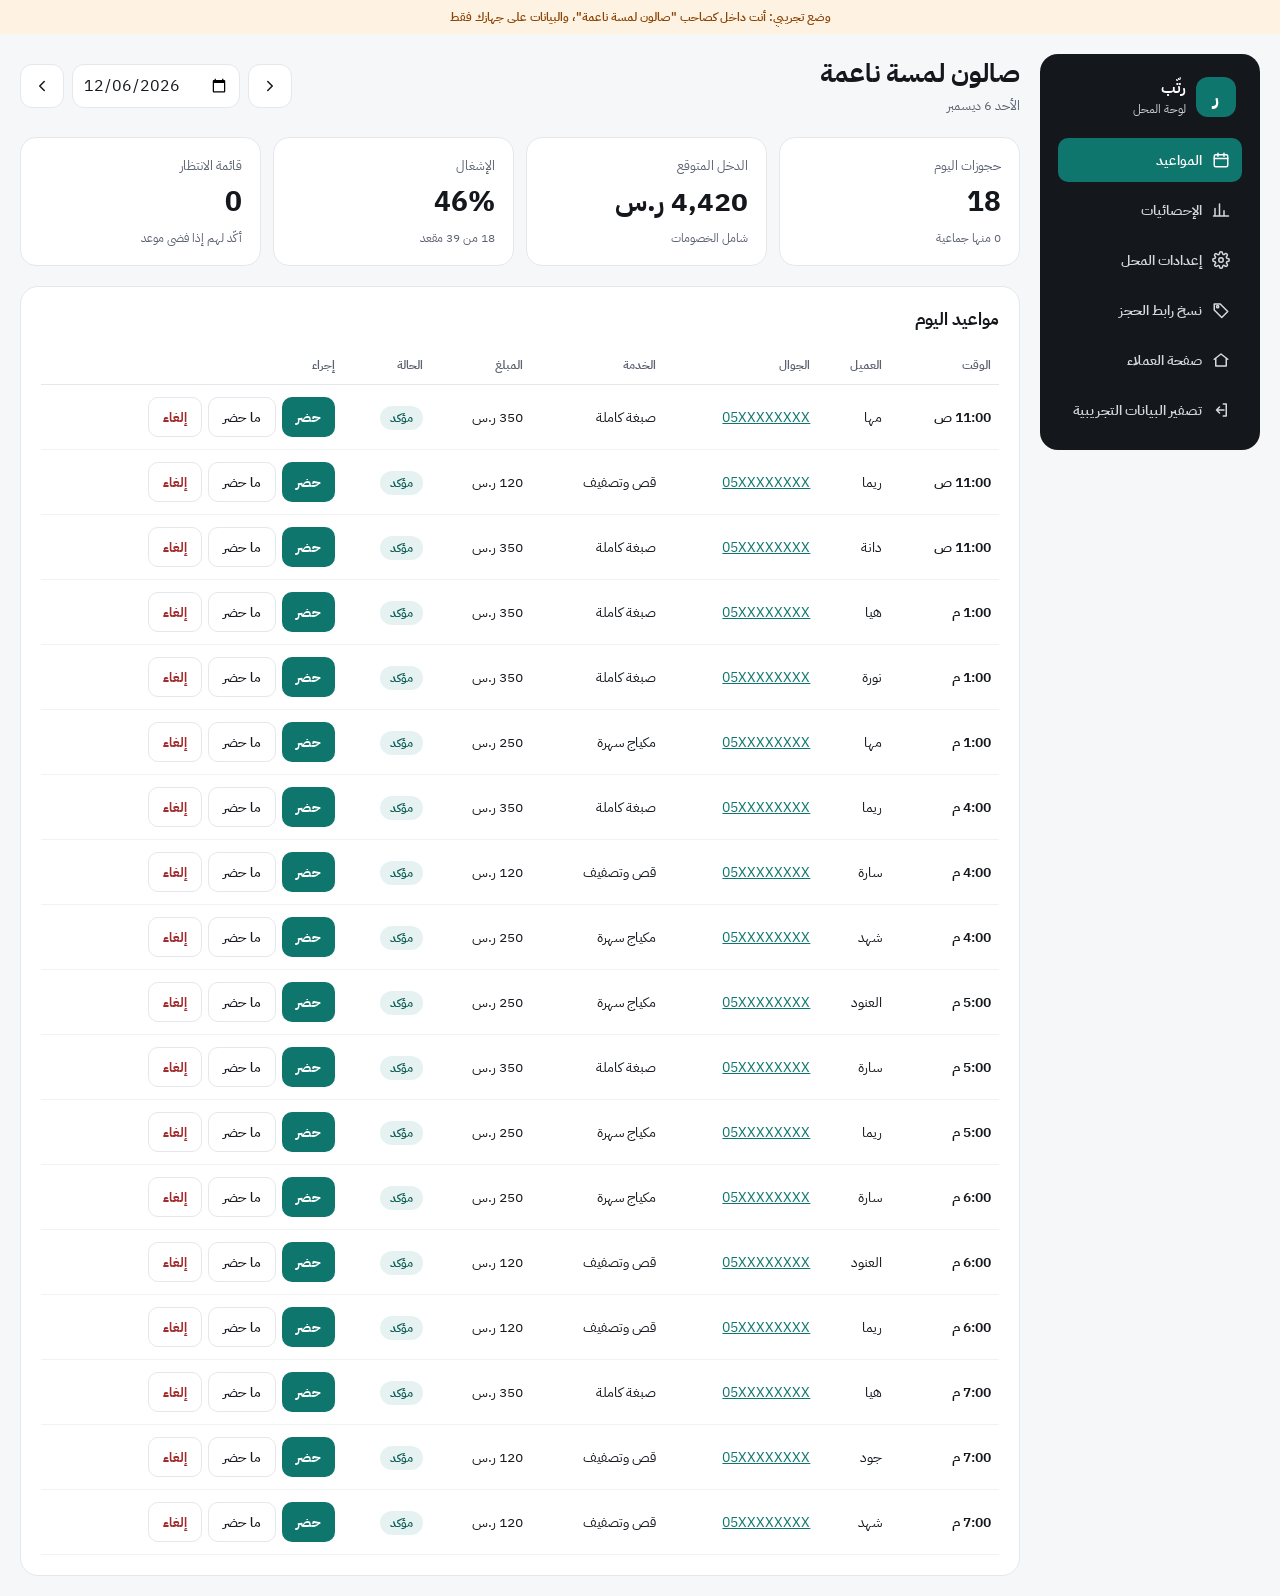
==== business.html @ 691b7b55 "رتّب: النسخة الأولى من منصة الحجز - صفحة العملاء: تصفح، بحث، فئات، حجز، حجز جماعي، خدمة منزلية، خصم " ====
<!doctype html>
<html lang="ar" dir="rtl">
<head>
  <meta charset="utf-8">
  <meta name="viewport" content="width=device-width, initial-scale=1, viewport-fit=cover">
  <meta name="theme-color" content="#14171C">
  <title>رتّب — لوحة المحل</title>
  <link rel="icon" href="icons/icon.svg" type="image/svg+xml">
  <link rel="preconnect" href="https://fonts.googleapis.com">
  <link rel="preconnect" href="https://fonts.gstatic.com" crossorigin>
  <link href="https://fonts.googleapis.com/css2?family=IBM+Plex+Sans+Arabic:wght@400;500;600;700&display=swap" rel="stylesheet">
  <link rel="stylesheet" href="css/style.css">
</head>
<body>
  <div id="demo" class="demo-strip" hidden>وضع تجريبي: أنت داخل كصاحب "صالون لمسة ناعمة"، والبيانات على جهازك فقط</div>
  <div id="app"><div class="loading">جاري التحميل…</div></div>
  <script type="module" src="js/business.js"></script>
</body>
</html>
---- css/style.css ----
:root {
  --ink: #14171C;
  --muted: #5B6270;
  --line: #E4E7EC;
  --bg: #F6F7F9;
  --card: #FFFFFF;
  --accent: #0F766E;
  --accent-soft: #E6F2F1;
  --accent-ink: #0F5F58;
  --offer: #B45309;
  --offer-soft: #FEF3E2;
  --offer-ink: #8A4205;
  --danger: #A12B2B;
  --radius: 16px;
}
* { box-sizing: border-box; }
html, body { margin: 0; }
body {
  background: var(--bg);
  color: var(--ink);
  font-family: 'IBM Plex Sans Arabic', system-ui, -apple-system, 'Segoe UI', Tahoma, sans-serif;
  -webkit-font-smoothing: antialiased;
  -webkit-tap-highlight-color: transparent;
}
button, input, select { font: inherit; color: inherit; }
button { cursor: pointer; }
button:disabled { cursor: not-allowed; }
a { color: var(--accent); }
:focus-visible { outline: 3px solid #2563EB; outline-offset: 2px; }

/* ---------- تطبيق العميل ---------- */
.shell {
  max-width: 480px; margin: 0 auto; min-height: 100dvh;
  display: flex; flex-direction: column; background: var(--bg);
  box-shadow: 0 0 0 1px var(--line);
}
.screen { flex: 1; display: flex; flex-direction: column; gap: 20px; padding: 20px 16px 96px; }
.screen.shop-screen { padding-bottom: 200px; }
.demo-strip {
  background: var(--offer-soft); color: var(--offer-ink); font-size: 12px; font-weight: 600;
  padding: 8px 16px; text-align: center;
}
.hello { display: flex; justify-content: space-between; align-items: center; gap: 12px; }
.hello small { display: block; font-size: 13px; color: var(--muted); }
.hello h1 { margin: 2px 0 0; font-size: 22px; }
.pill-btn {
  display: inline-flex; align-items: center; gap: 6px; min-height: 44px; padding: 0 14px;
  border-radius: 999px; background: var(--card); border: 1px solid var(--line); font-size: 13px; font-weight: 600;
}
.pill-btn svg { color: var(--offer); }
.search {
  display: flex; align-items: center; gap: 8px; background: var(--card); border: 1px solid var(--line);
  border-radius: 14px; padding: 0 14px; height: 50px; color: var(--muted);
}
.search input { flex: 1; min-width: 0; border: 0; outline: none; background: transparent; font-size: 15px; color: var(--ink); height: 100%; }
.chips { display: flex; gap: 8px; overflow-x: auto; margin: 0 -16px; padding: 0 16px 2px; scrollbar-width: none; }
.chips::-webkit-scrollbar { display: none; }
.chip {
  flex: none; min-height: 40px; padding: 0 16px; border-radius: 999px; border: 1px solid var(--line);
  background: var(--card); font-size: 14px; font-weight: 600;
}
.chip.on { background: var(--ink); color: #fff; border-color: var(--ink); }
.promo {
  display: flex; align-items: center; gap: 12px; text-align: right; padding: 18px 16px; border-radius: 18px;
  border: 0; background: var(--ink); color: #fff; width: 100%;
}
.promo .k { font-size: 12px; color: #FCD9A8; font-weight: 600; }
.promo .t { font-size: 17px; font-weight: 700; display: block; margin: 2px 0; }
.promo .s { font-size: 13px; color: #C9CDD4; }
.promo svg { color: #F59E0B; flex: none; }
.row-head { display: flex; justify-content: space-between; align-items: baseline; }
.row-head h2 { margin: 0; font-size: 17px; }
.row-head span { font-size: 13px; color: var(--muted); }
.list { display: flex; flex-direction: column; gap: 10px; }
.shop-card {
  display: flex; gap: 12px; align-items: stretch; text-align: right; padding: 12px; border-radius: var(--radius);
  border: 1px solid var(--line); background: var(--card); width: 100%;
}
.avatar {
  flex: none; width: 78px; height: 78px; border-radius: 12px; display: flex; align-items: center; justify-content: center;
  font-size: 30px; font-weight: 700;
}
.avatar.sm { width: 52px; height: 52px; font-size: 22px; }
.avatar.lg { width: 84px; height: 84px; border-radius: 18px; font-size: 36px; }
.shop-card .body { flex: 1; min-width: 0; display: flex; flex-direction: column; gap: 4px; }
.shop-card .name { font-size: 16px; font-weight: 700; }
.meta { font-size: 13px; color: var(--muted); }
.tags { display: flex; gap: 6px; flex-wrap: wrap; align-items: center; margin-top: auto; }
.from { font-size: 13px; font-weight: 600; color: var(--accent); }
.tag { font-size: 11px; font-weight: 600; padding: 2px 8px; border-radius: 999px; }
.tag.offer { background: var(--offer-soft); color: var(--offer-ink); }
.tag.home { background: var(--accent-soft); color: var(--accent-ink); }
.tag.new { background: #EEF2FF; color: #3730A3; }
.empty {
  padding: 32px 16px; text-align: center; color: var(--muted); font-size: 14px; background: var(--card);
  border: 1px dashed #D0D5DD; border-radius: var(--radius);
}
.card { background: var(--card); border: 1px solid var(--line); border-radius: var(--radius); padding: 16px; display: flex; flex-direction: column; gap: 12px; }
.title { margin: 0; font-size: 22px; }
.sub { margin: 0; font-size: 14px; color: var(--muted); }
.btn {
  min-height: 48px; padding: 0 18px; border-radius: 14px; border: 0; background: var(--accent); color: #fff;
  font-size: 15px; font-weight: 700; display: inline-flex; align-items: center; justify-content: center; gap: 8px;
}
.btn.dark { background: var(--ink); }
.btn.warn { background: var(--offer); }
.btn.ghost { background: var(--card); color: var(--ink); border: 1px solid var(--line); font-weight: 600; }
.btn.small { min-height: 40px; font-size: 13px; padding: 0 14px; border-radius: 10px; }
.btn.danger-text { background: var(--card); color: var(--danger); border: 1px solid var(--line); }
.btn:disabled { background: var(--line); color: var(--muted); }
.btn.block { width: 100%; }

.points {
  background: var(--accent); color: #fff; border-radius: 18px; padding: 18px; display: flex; flex-direction: column; gap: 6px;
}
.points small { font-size: 13px; color: #D7F0EC; }
.points b { font-size: 30px; }

.topbar {
  position: sticky; top: 0; z-index: 5; display: flex; align-items: center; gap: 8px; padding: 10px 12px;
  background: var(--card); border-bottom: 1px solid var(--line);
}
.icon-btn {
  width: 44px; height: 44px; border-radius: 12px; border: 0; background: var(--bg); display: flex; align-items: center; justify-content: center;
}
.topbar b { font-size: 16px; }
.shop-head { display: flex; gap: 14px; align-items: center; }
.shop-head h1 { margin: 0; font-size: 19px; }
.shop-head .meta { display: flex; align-items: center; gap: 4px; margin-top: 4px; }
.section { display: flex; flex-direction: column; gap: 10px; }
.section > h2 { margin: 0; font-size: 16px; display: flex; align-items: center; gap: 8px; }
.svc {
  display: flex; align-items: center; gap: 12px; padding: 14px; border-radius: 14px; border: 1.5px solid var(--line);
  background: var(--card); text-align: right; width: 100%;
}
.svc.on { border-color: var(--accent); background: var(--accent-soft); }
.svc .n { font-size: 15px; font-weight: 600; display: block; }
.svc .d { font-size: 13px; color: var(--muted); }
.svc .p { font-size: 15px; font-weight: 700; margin-inline-start: auto; }
.radio { flex: none; width: 22px; height: 22px; border-radius: 999px; border: 2px solid var(--line); display: flex; align-items: center; justify-content: center; color: #fff; }
.svc.on .radio { background: var(--accent); border-color: var(--accent); }
.toggle-row {
  display: flex; align-items: center; gap: 12px; padding: 14px; border-radius: 14px; border: 1px solid var(--line);
  background: var(--card); text-align: right; width: 100%;
}
.toggle-row .txt { flex: 1; display: flex; flex-direction: column; gap: 2px; }
.toggle-row .txt b { font-size: 15px; font-weight: 600; }
.toggle-row .txt span { font-size: 13px; color: var(--muted); }
.switch { flex: none; width: 46px; height: 28px; border-radius: 999px; background: #C9CED6; padding: 3px; display: flex; justify-content: flex-start; transition: background .15s; }
.switch::after { content: ''; width: 22px; height: 22px; border-radius: 999px; background: #fff; }
[aria-pressed="true"] .switch { background: var(--accent); justify-content: flex-end; }
.stepper-row {
  display: flex; align-items: center; justify-content: space-between; gap: 12px; padding: 12px 14px; border-radius: 14px;
  background: var(--card); border: 1px solid var(--line);
}
.stepper-row span { font-size: 13px; color: var(--muted); flex: 1; }
.stepper { display: flex; align-items: center; gap: 10px; }
.stepper button { width: 40px; height: 40px; border-radius: 12px; border: 1px solid var(--line); background: var(--bg); font-size: 20px; font-weight: 600; }
.stepper b { min-width: 22px; text-align: center; font-size: 17px; }
.days { display: flex; gap: 8px; overflow-x: auto; margin: 0 -16px; padding: 0 16px 2px; scrollbar-width: none; }
.days::-webkit-scrollbar { display: none; }
.day {
  flex: none; width: 72px; height: 64px; border-radius: 14px; border: 1px solid var(--line); background: var(--card);
  display: flex; flex-direction: column; align-items: center; justify-content: center; gap: 2px;
}
.day b { font-size: 14px; }
.day small { font-size: 12px; color: var(--muted); }
.day.on { background: var(--accent); border-color: var(--accent); color: #fff; }
.day.on small { color: #D7F0EC; }
.slots { display: grid; grid-template-columns: repeat(3, minmax(0, 1fr)); gap: 8px; }
.slot {
  height: 56px; border-radius: 12px; border: 1.5px solid var(--line); background: var(--card);
  display: flex; flex-direction: column; align-items: center; justify-content: center; gap: 1px;
}
.slot b { font-size: 14px; font-weight: 600; }
.slot small { font-size: 11px; font-weight: 600; color: var(--muted); }
.slot.full { background: #F1F2F4; color: var(--muted); }
.slot.quiet { border-color: #F5C98B; }
.slot.quiet small { color: var(--offer-ink); }
.slot.on { background: var(--accent); border-color: var(--accent); color: #fff; }
.slot.on small { color: #fff; }
.slot.full.on { background: var(--offer); border-color: var(--offer); }
.note { padding: 12px 14px; border-radius: 12px; background: var(--offer-soft); color: var(--offer-ink); font-size: 13px; font-weight: 500; }
.checkout {
  position: fixed; bottom: 0; left: 50%; transform: translateX(-50%); width: 100%; max-width: 480px; z-index: 6;
  display: flex; flex-direction: column; gap: 10px; padding: 14px 16px calc(14px + env(safe-area-inset-bottom));
  background: var(--card); border-top: 1px solid var(--line);
}
.checkout .sum { display: flex; justify-content: space-between; align-items: flex-start; gap: 12px; }
.checkout .sum b { font-size: 14px; display: block; }
.checkout .sum span { font-size: 12px; color: var(--muted); }
.checkout .total { text-align: left; flex: none; }
.checkout .total b { font-size: 18px; }
.checkout .total em { display: block; font-style: normal; font-size: 12px; font-weight: 600; color: var(--offer-ink); }
.checkout .fine { font-size: 12px; color: var(--muted); text-align: center; }
.done { align-items: center; text-align: center; padding-top: 48px; }
.done-badge { width: 84px; height: 84px; border-radius: 999px; display: flex; align-items: center; justify-content: center; background: var(--accent-soft); color: var(--accent); }
.done-badge.wait { background: var(--offer-soft); color: var(--offer); }
.kv { display: flex; justify-content: space-between; gap: 8px; font-size: 14px; }
.kv span { color: var(--muted); }
.kv b { font-weight: 600; }
.earned { width: 100%; display: flex; align-items: center; gap: 10px; padding: 14px 16px; border-radius: 14px; background: var(--offer-soft); color: var(--offer-ink); font-size: 14px; font-weight: 600; }
.bk-head { display: flex; justify-content: space-between; align-items: center; gap: 8px; }
.status { font-size: 12px; font-weight: 600; padding: 3px 10px; border-radius: 999px; white-space: nowrap; }
.st-confirmed { background: var(--accent-soft); color: var(--accent-ink); }
.st-wait { background: var(--offer-soft); color: var(--offer-ink); }
.st-done { background: #F1F2F4; color: #4B5260; }
.st-cancelled, .st-noshow { background: #FDECEC; color: var(--danger); }
.nav {
  position: fixed; bottom: 0; left: 50%; transform: translateX(-50%); width: 100%; max-width: 480px; z-index: 6;
  display: flex; background: var(--card); border-top: 1px solid var(--line); padding-bottom: env(safe-area-inset-bottom);
}
.nav button {
  flex: 1; height: 68px; border: 0; background: transparent; display: flex; flex-direction: column; align-items: center;
  justify-content: center; gap: 4px; color: var(--muted); font-size: 12px; font-weight: 600;
}
.nav button.on { color: var(--accent); }

dialog { border: 0; border-radius: 20px; padding: 0; width: min(420px, calc(100% - 32px)); }
dialog::backdrop { background: rgba(20, 23, 28, .45); }
.form { display: flex; flex-direction: column; gap: 14px; padding: 20px; }
.form h2 { margin: 0; font-size: 19px; }
.field { display: flex; flex-direction: column; gap: 6px; font-size: 13px; font-weight: 600; }
.field input, .field select {
  height: 48px; border-radius: 12px; border: 1px solid #D0D5DD; background: #fff; padding: 0 12px; font-size: 15px; font-weight: 400;
}
.field .hint { font-weight: 400; color: var(--muted); font-size: 12px; }
.actions { display: flex; gap: 8px; }
.actions .btn { flex: 1; }

.toast {
  position: fixed; bottom: 96px; left: 50%; transform: translateX(-50%) translateY(20px); opacity: 0; pointer-events: none;
  background: var(--ink); color: #fff; padding: 12px 18px; border-radius: 12px; font-size: 14px; z-index: 50;
  transition: all .2s; max-width: calc(100% - 32px);
}
.toast.show { opacity: 1; transform: translateX(-50%) translateY(0); }
.loading { padding: 48px 16px; text-align: center; color: var(--muted); }

/* ---------- لوحة المحل ---------- */
.biz { max-width: 1320px; margin: 0 auto; padding: 20px; display: flex; flex-wrap: wrap; gap: 20px; align-items: flex-start; }
.biz-side {
  flex: 1 1 220px; display: flex; flex-direction: column; gap: 6px; padding: 18px; border-radius: 18px;
  background: var(--ink); color: #fff;
}
.brand { display: flex; align-items: center; gap: 10px; padding: 4px 6px 14px; }
.brand .logo { width: 40px; height: 40px; border-radius: 12px; background: var(--accent); display: flex; align-items: center; justify-content: center; font-size: 20px; font-weight: 700; }
.brand small { display: block; font-size: 12px; color: #C9CDD4; }
.side-btn {
  min-height: 44px; padding: 0 12px; border-radius: 10px; border: 0; background: transparent; color: #D5D9DF;
  font-size: 14px; font-weight: 600; text-align: right; display: flex; align-items: center; gap: 10px;
}
.side-btn.on { background: var(--accent); color: #fff; }
.biz-main { flex: 999 1 560px; min-width: 0; display: flex; flex-direction: column; gap: 20px; }
.biz-head { display: flex; flex-wrap: wrap; justify-content: space-between; align-items: center; gap: 12px; }
.biz-head h1 { margin: 0; font-size: 26px; }
.kpis { display: grid; grid-template-columns: repeat(auto-fit, minmax(180px, 1fr)); gap: 12px; }
.kpi { background: var(--card); border: 1px solid var(--line); border-radius: var(--radius); padding: 18px; display: flex; flex-direction: column; gap: 6px; }
.kpi span { font-size: 13px; color: var(--muted); }
.kpi b { font-size: 28px; }
.kpi small { font-size: 12px; color: var(--muted); }
.panels { display: flex; flex-wrap: wrap; gap: 20px; }
.panel { flex: 1 1 300px; min-width: 0; background: var(--card); border: 1px solid var(--line); border-radius: 18px; padding: 20px; display: flex; flex-direction: column; gap: 14px; }
.panel.wide { flex: 2 1 420px; }
.panel h2 { margin: 0; font-size: 17px; }
.table-wrap { overflow-x: auto; }
table { width: 100%; min-width: 600px; border-collapse: collapse; font-size: 14px; text-align: right; }
th { padding: 10px 8px; font-size: 12px; font-weight: 600; color: var(--muted); border-bottom: 1px solid var(--line); }
td { padding: 12px 8px; border-bottom: 1px solid #F1F2F4; vertical-align: middle; }
td .row-actions { display: flex; gap: 6px; flex-wrap: wrap; }
.bars { height: 190px; display: flex; align-items: flex-end; gap: 6px; border-bottom: 1px solid var(--line); padding-bottom: 4px; }
.bar { flex: 1; display: flex; flex-direction: column; align-items: center; justify-content: flex-end; gap: 4px; height: 100%; }
.bar i { display: block; width: 100%; max-width: 28px; border-radius: 6px 6px 2px 2px; background: var(--accent); }
.bar i.quiet { background: #E08A1E; }
.bar span { font-size: 11px; color: var(--muted); }
.bar-labels { display: flex; gap: 6px; }
.bar-labels span { flex: 1; text-align: center; font-size: 11px; color: var(--muted); }
.legend { display: flex; gap: 14px; font-size: 12px; color: var(--muted); }
.legend span { display: flex; align-items: center; gap: 6px; }
.legend i { width: 10px; height: 10px; border-radius: 3px; background: var(--accent); }
.legend i.quiet { background: #E08A1E; }
.meter { height: 8px; border-radius: 999px; background: #F1F2F4; overflow: hidden; }
.meter i { display: block; height: 8px; border-radius: 999px; background: var(--accent); }
.grid2 { display: grid; grid-template-columns: repeat(auto-fit, minmax(220px, 1fr)); gap: 14px; }
.svc-edit { display: grid; grid-template-columns: minmax(0, 2fr) minmax(0, 1fr) minmax(0, 1fr) 44px; gap: 8px; align-items: end; }
.hours-pick { display: flex; flex-wrap: wrap; gap: 6px; }
.hours-pick button { min-height: 40px; padding: 0 12px; border-radius: 10px; border: 1px solid var(--line); background: #fff; font-size: 13px; font-weight: 600; }
.hours-pick button.on { background: #E08A1E; border-color: #E08A1E; color: #fff; }
.auth { max-width: 420px; margin: 8vh auto; padding: 0 16px; }
.auth .card { padding: 24px; }
.link-btn { border: 0; background: none; color: var(--accent); font-weight: 600; padding: 8px; min-height: 44px; }
@media (max-width: 640px) {
  .biz { padding: 12px; }
  .svc-edit { grid-template-columns: minmax(0, 1fr) minmax(0, 1fr) 44px; }
  .svc-edit .svc-name { grid-column: 1 / -1; }
}
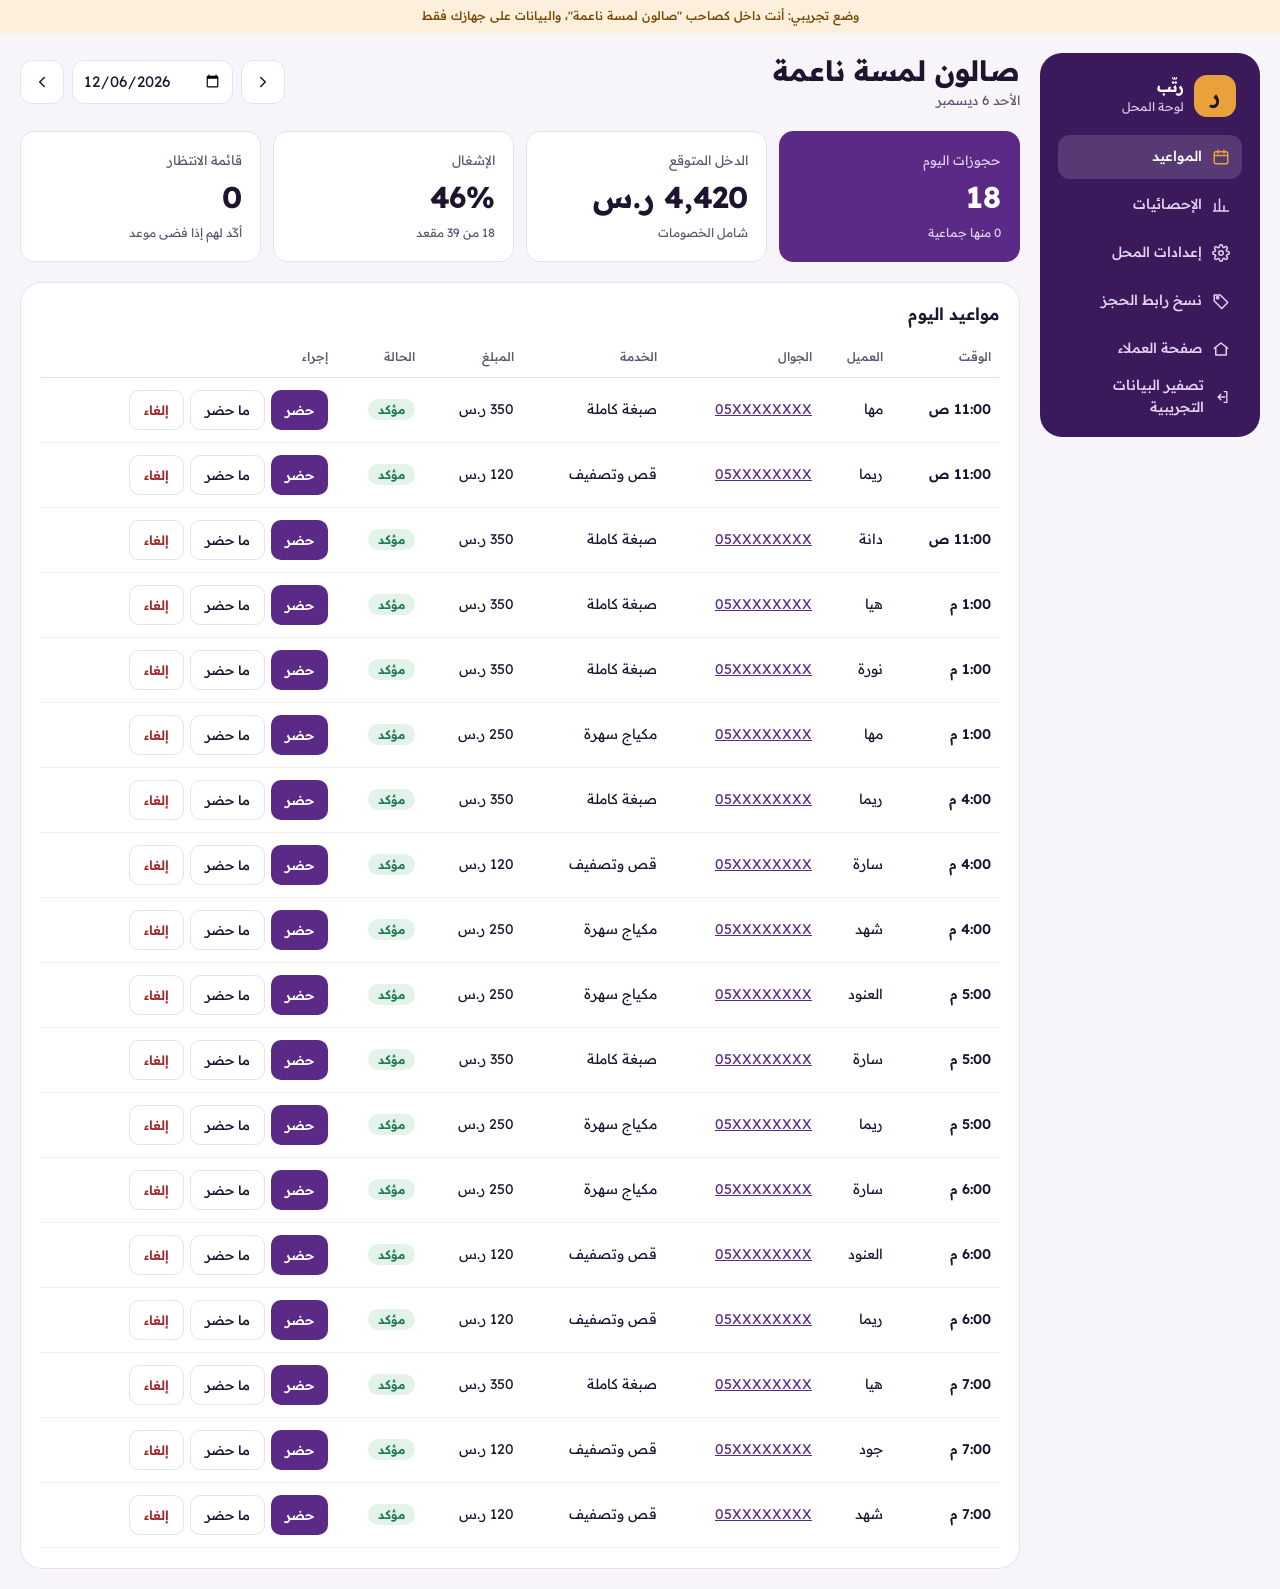
==== commit 0c3dc91e: "رتّب v2: هوية جديدة ونظام حركة تلقائي - هوية بنفسجي غامق وزعفران وخط Readex Pro - شريط أقرب المواعيد" ====
--- a/business.html
+++ b/business.html
@@ -3,12 +3,12 @@
 <head>
   <meta charset="utf-8">
   <meta name="viewport" content="width=device-width, initial-scale=1, viewport-fit=cover">
-  <meta name="theme-color" content="#14171C">
+  <meta name="theme-color" content="#3B1A5C">
   <title>رتّب — لوحة المحل</title>
   <link rel="icon" href="icons/icon.svg" type="image/svg+xml">
   <link rel="preconnect" href="https://fonts.googleapis.com">
   <link rel="preconnect" href="https://fonts.gstatic.com" crossorigin>
-  <link href="https://fonts.googleapis.com/css2?family=IBM+Plex+Sans+Arabic:wght@400;500;600;700&display=swap" rel="stylesheet">
+  <link href="https://fonts.googleapis.com/css2?family=Readex+Pro:wght@300..700&display=swap" rel="stylesheet">
   <link rel="stylesheet" href="css/style.css">
 </head>
 <body>
--- a/css/style.css
+++ b/css/style.css
@@ -1,295 +1,394 @@
+/* رتّب — الهوية: بنفسجي غامق + زعفران، خط Readex Pro، والوقت هو البطل */
 :root {
-  --ink: #14171C;
-  --muted: #5B6270;
-  --line: #E4E7EC;
-  --bg: #F6F7F9;
+  --ink: #1D1530;          /* باذنجاني غامق للنصوص */
+  --muted: #5E566D;        /* نص ثانوي */
+  --paper: #F7F4FA;        /* خلفية فاتحة مائلة للبنفسجي */
   --card: #FFFFFF;
-  --accent: #0F766E;
-  --accent-soft: #E6F2F1;
-  --accent-ink: #0F5F58;
-  --offer: #B45309;
-  --offer-soft: #FEF3E2;
-  --offer-ink: #8A4205;
+  --line: #E7E1EE;
+  --plum: #5B2A86;         /* اللون الأساسي */
+  --plum-deep: #3B1A5C;
+  --plum-soft: #EFE7F6;
+  --saffron: #E9A23B;      /* العروض والساعات الهادئة */
+  --saffron-soft: #FCF0DC;
+  --saffron-ink: #7A4A06;
+  --mint: #1F7A52;         /* مؤكد */
+  --mint-soft: #E3F3EB;
   --danger: #A12B2B;
-  --radius: 16px;
+  --r-lg: 22px; --r-md: 14px; --r-sm: 10px;
+  /* منحنيات الحركة */
+  --ease-out: cubic-bezier(.22, 1, .36, 1);
+  --ease-spring: cubic-bezier(.34, 1.56, .64, 1);
+  --t-fast: 160ms; --t-med: 320ms; --t-slow: 640ms;
 }
 * { box-sizing: border-box; }
 html, body { margin: 0; }
 body {
-  background: var(--bg);
-  color: var(--ink);
-  font-family: 'IBM Plex Sans Arabic', system-ui, -apple-system, 'Segoe UI', Tahoma, sans-serif;
-  -webkit-font-smoothing: antialiased;
-  -webkit-tap-highlight-color: transparent;
+  background: var(--paper); color: var(--ink);
+  font-family: 'Readex Pro', 'IBM Plex Sans Arabic', system-ui, -apple-system, Tahoma, sans-serif;
+  font-size: 15px; line-height: 1.55;
+  -webkit-font-smoothing: antialiased; -webkit-tap-highlight-color: transparent;
+  font-variant-numeric: tabular-nums;
 }
 button, input, select { font: inherit; color: inherit; }
 button { cursor: pointer; }
 button:disabled { cursor: not-allowed; }
-a { color: var(--accent); }
-:focus-visible { outline: 3px solid #2563EB; outline-offset: 2px; }
-
-/* ---------- تطبيق العميل ---------- */
-.shell {
-  max-width: 480px; margin: 0 auto; min-height: 100dvh;
-  display: flex; flex-direction: column; background: var(--bg);
-  box-shadow: 0 0 0 1px var(--line);
-}
-.screen { flex: 1; display: flex; flex-direction: column; gap: 20px; padding: 20px 16px 96px; }
-.screen.shop-screen { padding-bottom: 200px; }
-.demo-strip {
-  background: var(--offer-soft); color: var(--offer-ink); font-size: 12px; font-weight: 600;
-  padding: 8px 16px; text-align: center;
-}
-.hello { display: flex; justify-content: space-between; align-items: center; gap: 12px; }
+a { color: var(--plum); }
+:focus-visible { outline: 3px solid var(--saffron); outline-offset: 2px; border-radius: 6px; }
+h1, h2, h3 { line-height: 1.25; }
+
+/* ======================= تطبيق العميل ======================= */
+.shell { max-width: 480px; margin: 0 auto; min-height: 100dvh; background: var(--paper); position: relative; }
+@media (min-width: 520px) { .shell { box-shadow: 0 0 0 1px var(--line); } }
+.screen { display: flex; flex-direction: column; gap: 22px; padding: 20px 18px 104px; }
+.screen.shop-screen { padding-bottom: 210px; }
+.demo-strip { background: var(--saffron-soft); color: var(--saffron-ink); font-size: 12px; font-weight: 500; padding: 7px 16px; text-align: center; }
+
+/* رأس الصفحة */
+.hello { display: flex; justify-content: space-between; align-items: flex-start; gap: 12px; }
 .hello small { display: block; font-size: 13px; color: var(--muted); }
-.hello h1 { margin: 2px 0 0; font-size: 22px; }
+.hello h1 { margin: 2px 0 0; font-size: 28px; font-weight: 700; letter-spacing: -0.01em; }
 .pill-btn {
-  display: inline-flex; align-items: center; gap: 6px; min-height: 44px; padding: 0 14px;
-  border-radius: 999px; background: var(--card); border: 1px solid var(--line); font-size: 13px; font-weight: 600;
-}
-.pill-btn svg { color: var(--offer); }
+  display: inline-flex; align-items: center; gap: 6px; min-height: 44px; padding: 0 14px; border-radius: 999px;
+  background: var(--card); border: 1px solid var(--line); font-size: 13px; font-weight: 600; white-space: nowrap;
+}
+.pill-btn svg { color: var(--saffron); }
+
+/* البطل: شريط أقرب المواعيد */
+.ribbon {
+  margin: 0 -18px; padding: 20px 0 22px; background: var(--plum-deep); color: #fff; position: relative; overflow: hidden;
+}
+.ribbon-head { display: flex; justify-content: space-between; align-items: baseline; padding: 0 18px 14px; gap: 12px; }
+.ribbon-head h2 { margin: 0; font-size: 17px; font-weight: 600; }
+.ribbon-head .now { font-size: 13px; color: #D9CBEA; display: flex; align-items: center; gap: 6px; }
+.ribbon-head .now i { width: 8px; height: 8px; border-radius: 99px; background: var(--saffron); box-shadow: 0 0 0 0 rgba(233,162,59,.6); animation: pulse 2.4s infinite; }
+.axis { position: relative; height: 2px; margin: 0 18px 0; background: rgba(255,255,255,.18); transform-origin: right center; }
+.tickets { display: flex; gap: 12px; overflow-x: auto; padding: 0 18px; scroll-snap-type: x mandatory; scrollbar-width: none; }
+.tickets::-webkit-scrollbar { display: none; }
+.ticket {
+  position: relative; flex: none; width: 148px; scroll-snap-align: start; text-align: right; border: 0;
+  padding: 26px 14px 14px; border-radius: 0 0 var(--r-md) var(--r-md); background: transparent; color: #fff;
+  display: flex; flex-direction: column; gap: 2px;
+}
+.ticket::before { /* نقطة على المحور */
+  content: ''; position: absolute; top: -6px; right: 14px; width: 10px; height: 10px; border-radius: 99px;
+  background: var(--plum-deep); border: 2px solid #fff;
+}
+.ticket.quiet::before { border-color: var(--saffron); background: var(--saffron); }
+.ticket .time { font-size: 26px; font-weight: 700; line-height: 1.1; letter-spacing: -0.02em; }
+.ticket .tday { font-size: 12px; color: #D9CBEA; }
+.ticket .shop { font-size: 14px; font-weight: 500; margin-top: 8px; white-space: nowrap; overflow: hidden; text-overflow: ellipsis; }
+.ticket .price { font-size: 12px; color: #D9CBEA; }
+.ticket .price b { color: var(--saffron); font-weight: 600; }
+.ticket:hover, .ticket:focus-visible { background: rgba(255,255,255,.06); }
+.ribbon-empty { padding: 18px; color: #D9CBEA; font-size: 14px; }
+
 .search {
   display: flex; align-items: center; gap: 8px; background: var(--card); border: 1px solid var(--line);
-  border-radius: 14px; padding: 0 14px; height: 50px; color: var(--muted);
-}
+  border-radius: var(--r-md); padding: 0 14px; height: 52px; color: var(--muted);
+  transition: border-color var(--t-fast), box-shadow var(--t-fast);
+}
+.search:focus-within { border-color: var(--plum); box-shadow: 0 0 0 4px var(--plum-soft); }
 .search input { flex: 1; min-width: 0; border: 0; outline: none; background: transparent; font-size: 15px; color: var(--ink); height: 100%; }
-.chips { display: flex; gap: 8px; overflow-x: auto; margin: 0 -16px; padding: 0 16px 2px; scrollbar-width: none; }
+.chips { display: flex; gap: 8px; overflow-x: auto; margin: 0 -18px; padding: 0 18px 2px; scrollbar-width: none; }
 .chips::-webkit-scrollbar { display: none; }
 .chip {
-  flex: none; min-height: 40px; padding: 0 16px; border-radius: 999px; border: 1px solid var(--line);
-  background: var(--card); font-size: 14px; font-weight: 600;
-}
+  flex: none; min-height: 40px; padding: 0 16px; border-radius: 999px; border: 1px solid var(--line); background: var(--card);
+  font-size: 14px; font-weight: 500; transition: background var(--t-fast), color var(--t-fast), transform var(--t-fast) var(--ease-spring);
+}
+.chip:active { transform: scale(.95); }
 .chip.on { background: var(--ink); color: #fff; border-color: var(--ink); }
+
 .promo {
-  display: flex; align-items: center; gap: 12px; text-align: right; padding: 18px 16px; border-radius: 18px;
-  border: 0; background: var(--ink); color: #fff; width: 100%;
-}
-.promo .k { font-size: 12px; color: #FCD9A8; font-weight: 600; }
-.promo .t { font-size: 17px; font-weight: 700; display: block; margin: 2px 0; }
-.promo .s { font-size: 13px; color: #C9CDD4; }
-.promo svg { color: #F59E0B; flex: none; }
+  display: flex; align-items: center; gap: 14px; text-align: right; padding: 16px; border-radius: var(--r-md);
+  border: 1px solid #F1D29E; background: var(--saffron-soft); color: var(--ink); width: 100%;
+}
+.promo .k { display: none; }
+.promo .t { font-size: 16px; font-weight: 600; display: block; }
+.promo .s { font-size: 13px; color: var(--saffron-ink); }
+.promo svg { color: var(--saffron); flex: none; }
+
 .row-head { display: flex; justify-content: space-between; align-items: baseline; }
-.row-head h2 { margin: 0; font-size: 17px; }
+.row-head h2 { margin: 0; font-size: 18px; font-weight: 600; }
 .row-head span { font-size: 13px; color: var(--muted); }
-.list { display: flex; flex-direction: column; gap: 10px; }
+
+/* قائمة المحلات: سطح واحد بصفوف، مو كروت متكررة */
+.list { display: flex; flex-direction: column; background: var(--card); border: 1px solid var(--line); border-radius: var(--r-lg); overflow: hidden; }
+.list > .empty { border: 0; border-radius: 0; }
 .shop-card {
-  display: flex; gap: 12px; align-items: stretch; text-align: right; padding: 12px; border-radius: var(--radius);
-  border: 1px solid var(--line); background: var(--card); width: 100%;
-}
+  display: flex; gap: 14px; align-items: center; text-align: right; padding: 14px 16px; border: 0;
+  background: transparent; width: 100%; position: relative; transition: background var(--t-fast);
+}
+.shop-card + .shop-card { border-top: 1px solid var(--line); }
+.shop-card:hover { background: #FBF9FD; }
+.shop-card:active { background: var(--plum-soft); }
 .avatar {
-  flex: none; width: 78px; height: 78px; border-radius: 12px; display: flex; align-items: center; justify-content: center;
-  font-size: 30px; font-weight: 700;
-}
-.avatar.sm { width: 52px; height: 52px; font-size: 22px; }
-.avatar.lg { width: 84px; height: 84px; border-radius: 18px; font-size: 36px; }
-.shop-card .body { flex: 1; min-width: 0; display: flex; flex-direction: column; gap: 4px; }
-.shop-card .name { font-size: 16px; font-weight: 700; }
+  flex: none; width: 60px; height: 60px; border-radius: 18px; display: flex; align-items: center; justify-content: center;
+  font-size: 26px; font-weight: 700;
+}
+.avatar.sm { width: 48px; height: 48px; border-radius: 14px; font-size: 20px; }
+.avatar.lg { width: 88px; height: 88px; border-radius: 26px; font-size: 38px; }
+.shop-card .body { flex: 1; min-width: 0; display: flex; flex-direction: column; gap: 2px; }
+.shop-card .name { font-size: 16px; font-weight: 600; }
 .meta { font-size: 13px; color: var(--muted); }
-.tags { display: flex; gap: 6px; flex-wrap: wrap; align-items: center; margin-top: auto; }
-.from { font-size: 13px; font-weight: 600; color: var(--accent); }
+.tags { display: flex; gap: 6px; flex-wrap: wrap; align-items: center; margin-top: 4px; }
+.from { font-size: 13px; font-weight: 600; color: var(--plum); }
 .tag { font-size: 11px; font-weight: 600; padding: 2px 8px; border-radius: 999px; }
-.tag.offer { background: var(--offer-soft); color: var(--offer-ink); }
-.tag.home { background: var(--accent-soft); color: var(--accent-ink); }
-.tag.new { background: #EEF2FF; color: #3730A3; }
-.empty {
-  padding: 32px 16px; text-align: center; color: var(--muted); font-size: 14px; background: var(--card);
-  border: 1px dashed #D0D5DD; border-radius: var(--radius);
-}
-.card { background: var(--card); border: 1px solid var(--line); border-radius: var(--radius); padding: 16px; display: flex; flex-direction: column; gap: 12px; }
-.title { margin: 0; font-size: 22px; }
+.tag.offer { background: var(--saffron-soft); color: var(--saffron-ink); }
+.tag.home { background: var(--mint-soft); color: var(--mint); }
+.tag.new { background: var(--plum-soft); color: var(--plum); }
+.empty { padding: 32px 16px; text-align: center; color: var(--muted); font-size: 14px; background: var(--card); border: 1px dashed #D5CCE0; border-radius: var(--r-md); }
+
+.card { background: var(--card); border: 1px solid var(--line); border-radius: var(--r-md); padding: 16px; display: flex; flex-direction: column; gap: 12px; }
+.title { margin: 0; font-size: 28px; font-weight: 700; letter-spacing: -0.01em; }
 .sub { margin: 0; font-size: 14px; color: var(--muted); }
+
 .btn {
-  min-height: 48px; padding: 0 18px; border-radius: 14px; border: 0; background: var(--accent); color: #fff;
-  font-size: 15px; font-weight: 700; display: inline-flex; align-items: center; justify-content: center; gap: 8px;
-}
+  min-height: 50px; padding: 0 20px; border-radius: var(--r-md); border: 0; background: var(--plum); color: #fff;
+  font-size: 15px; font-weight: 600; display: inline-flex; align-items: center; justify-content: center; gap: 8px;
+  transition: transform var(--t-fast) var(--ease-spring), background var(--t-fast), opacity var(--t-fast);
+}
+.btn:active:not(:disabled) { transform: scale(.97); }
 .btn.dark { background: var(--ink); }
-.btn.warn { background: var(--offer); }
-.btn.ghost { background: var(--card); color: var(--ink); border: 1px solid var(--line); font-weight: 600; }
-.btn.small { min-height: 40px; font-size: 13px; padding: 0 14px; border-radius: 10px; }
+.btn.warn { background: var(--saffron); color: var(--ink); }
+.btn.ghost { background: var(--card); color: var(--ink); border: 1px solid var(--line); font-weight: 500; }
+.btn.small { min-height: 40px; font-size: 13px; padding: 0 14px; border-radius: var(--r-sm); }
 .btn.danger-text { background: var(--card); color: var(--danger); border: 1px solid var(--line); }
 .btn:disabled { background: var(--line); color: var(--muted); }
 .btn.block { width: 100%; }
 
-.points {
-  background: var(--accent); color: #fff; border-radius: 18px; padding: 18px; display: flex; flex-direction: column; gap: 6px;
-}
-.points small { font-size: 13px; color: #D7F0EC; }
-.points b { font-size: 30px; }
-
-.topbar {
-  position: sticky; top: 0; z-index: 5; display: flex; align-items: center; gap: 8px; padding: 10px 12px;
-  background: var(--card); border-bottom: 1px solid var(--line);
-}
-.icon-btn {
-  width: 44px; height: 44px; border-radius: 12px; border: 0; background: var(--bg); display: flex; align-items: center; justify-content: center;
-}
-.topbar b { font-size: 16px; }
-.shop-head { display: flex; gap: 14px; align-items: center; }
-.shop-head h1 { margin: 0; font-size: 19px; }
-.shop-head .meta { display: flex; align-items: center; gap: 4px; margin-top: 4px; }
+.points { background: var(--plum); color: #fff; border-radius: var(--r-lg); padding: 20px; display: flex; flex-direction: column; gap: 4px; position: relative; overflow: hidden; }
+.points small { font-size: 13px; color: #E2D3F1; position: relative; }
+.points b { font-size: 36px; font-weight: 700; position: relative; }
+.points::after { /* حلقة زمنية زخرفية خفيفة */
+  content: ''; position: absolute; left: -40px; top: -40px; width: 170px; height: 170px; border-radius: 50%;
+  border: 18px solid rgba(233,162,59,.22);
+}
+
+/* صفحة المحل */
+.topbar { position: sticky; top: 0; z-index: 5; display: flex; align-items: center; gap: 8px; padding: 10px 12px; background: rgba(247,244,250,.88); backdrop-filter: blur(12px); -webkit-backdrop-filter: blur(12px); border-bottom: 1px solid var(--line); }
+.icon-btn { width: 44px; height: 44px; border-radius: 12px; border: 0; background: var(--card); display: flex; align-items: center; justify-content: center; flex: none; }
+.topbar b { font-size: 16px; font-weight: 600; }
+.shop-head { display: flex; gap: 16px; align-items: center; }
+.shop-head h1 { margin: 0; font-size: 22px; font-weight: 700; }
+.shop-head .meta { display: flex; align-items: center; gap: 5px; margin-top: 4px; }
 .section { display: flex; flex-direction: column; gap: 10px; }
-.section > h2 { margin: 0; font-size: 16px; display: flex; align-items: center; gap: 8px; }
+.section > h2 { margin: 0; font-size: 16px; font-weight: 600; display: flex; align-items: center; gap: 8px; }
 .svc {
-  display: flex; align-items: center; gap: 12px; padding: 14px; border-radius: 14px; border: 1.5px solid var(--line);
-  background: var(--card); text-align: right; width: 100%;
-}
-.svc.on { border-color: var(--accent); background: var(--accent-soft); }
-.svc .n { font-size: 15px; font-weight: 600; display: block; }
+  display: flex; align-items: center; gap: 12px; padding: 14px 16px; border-radius: var(--r-md); border: 1.5px solid var(--line);
+  background: var(--card); text-align: right; width: 100%; transition: border-color var(--t-fast), background var(--t-fast);
+}
+.svc.on { border-color: var(--plum); background: var(--plum-soft); }
+.svc .n { font-size: 15px; font-weight: 500; display: block; }
 .svc .d { font-size: 13px; color: var(--muted); }
-.svc .p { font-size: 15px; font-weight: 700; margin-inline-start: auto; }
-.radio { flex: none; width: 22px; height: 22px; border-radius: 999px; border: 2px solid var(--line); display: flex; align-items: center; justify-content: center; color: #fff; }
-.svc.on .radio { background: var(--accent); border-color: var(--accent); }
-.toggle-row {
-  display: flex; align-items: center; gap: 12px; padding: 14px; border-radius: 14px; border: 1px solid var(--line);
-  background: var(--card); text-align: right; width: 100%;
-}
+.svc .p { font-size: 15px; font-weight: 600; margin-inline-start: auto; }
+.radio { flex: none; width: 22px; height: 22px; border-radius: 999px; border: 2px solid #CFC6DB; display: flex; align-items: center; justify-content: center; color: #fff; transition: background var(--t-fast), border-color var(--t-fast); }
+.svc.on .radio { background: var(--plum); border-color: var(--plum); }
+.svc.on .radio svg { animation: pop var(--t-med) var(--ease-spring); }
+.toggle-row { display: flex; align-items: center; gap: 12px; padding: 14px 16px; border-radius: var(--r-md); border: 1px solid var(--line); background: var(--card); text-align: right; width: 100%; }
 .toggle-row .txt { flex: 1; display: flex; flex-direction: column; gap: 2px; }
-.toggle-row .txt b { font-size: 15px; font-weight: 600; }
+.toggle-row .txt b { font-size: 15px; font-weight: 500; }
 .toggle-row .txt span { font-size: 13px; color: var(--muted); }
-.switch { flex: none; width: 46px; height: 28px; border-radius: 999px; background: #C9CED6; padding: 3px; display: flex; justify-content: flex-start; transition: background .15s; }
-.switch::after { content: ''; width: 22px; height: 22px; border-radius: 999px; background: #fff; }
-[aria-pressed="true"] .switch { background: var(--accent); justify-content: flex-end; }
-.stepper-row {
-  display: flex; align-items: center; justify-content: space-between; gap: 12px; padding: 12px 14px; border-radius: 14px;
-  background: var(--card); border: 1px solid var(--line);
-}
+.switch { flex: none; width: 48px; height: 28px; border-radius: 999px; background: #CFC6DB; padding: 3px; display: flex; transition: background var(--t-med); }
+.switch::after { content: ''; width: 22px; height: 22px; border-radius: 999px; background: #fff; transition: transform var(--t-med) var(--ease-spring); }
+[aria-pressed="true"] .switch { background: var(--plum); }
+[aria-pressed="true"] .switch::after { transform: translateX(-20px); }
+.stepper-row { display: flex; align-items: center; justify-content: space-between; gap: 12px; padding: 12px 16px; border-radius: var(--r-md); background: var(--card); border: 1px solid var(--line); }
 .stepper-row span { font-size: 13px; color: var(--muted); flex: 1; }
 .stepper { display: flex; align-items: center; gap: 10px; }
-.stepper button { width: 40px; height: 40px; border-radius: 12px; border: 1px solid var(--line); background: var(--bg); font-size: 20px; font-weight: 600; }
-.stepper b { min-width: 22px; text-align: center; font-size: 17px; }
-.days { display: flex; gap: 8px; overflow-x: auto; margin: 0 -16px; padding: 0 16px 2px; scrollbar-width: none; }
+.stepper button { width: 40px; height: 40px; border-radius: 12px; border: 1px solid var(--line); background: var(--paper); font-size: 20px; font-weight: 500; transition: transform var(--t-fast) var(--ease-spring); }
+.stepper button:active { transform: scale(.9); }
+.stepper b { min-width: 22px; text-align: center; font-size: 18px; font-weight: 600; display: inline-block; }
+.days { display: flex; gap: 8px; overflow-x: auto; margin: 0 -18px; padding: 0 18px 2px; scrollbar-width: none; }
 .days::-webkit-scrollbar { display: none; }
-.day {
-  flex: none; width: 72px; height: 64px; border-radius: 14px; border: 1px solid var(--line); background: var(--card);
-  display: flex; flex-direction: column; align-items: center; justify-content: center; gap: 2px;
-}
-.day b { font-size: 14px; }
+.day { flex: none; width: 72px; height: 66px; border-radius: var(--r-md); border: 1px solid var(--line); background: var(--card); display: flex; flex-direction: column; align-items: center; justify-content: center; gap: 2px; transition: background var(--t-fast), color var(--t-fast); }
+.day b { font-size: 14px; font-weight: 600; }
 .day small { font-size: 12px; color: var(--muted); }
-.day.on { background: var(--accent); border-color: var(--accent); color: #fff; }
-.day.on small { color: #D7F0EC; }
+.day.on { background: var(--ink); border-color: var(--ink); color: #fff; }
+.day.on small { color: #D9CBEA; }
 .slots { display: grid; grid-template-columns: repeat(3, minmax(0, 1fr)); gap: 8px; }
 .slot {
-  height: 56px; border-radius: 12px; border: 1.5px solid var(--line); background: var(--card);
+  height: 58px; border-radius: 12px; border: 1.5px solid var(--line); background: var(--card);
   display: flex; flex-direction: column; align-items: center; justify-content: center; gap: 1px;
-}
-.slot b { font-size: 14px; font-weight: 600; }
+  transition: transform var(--t-med) var(--ease-spring), background var(--t-fast), border-color var(--t-fast), color var(--t-fast);
+}
+.slot b { font-size: 15px; font-weight: 600; }
 .slot small { font-size: 11px; font-weight: 600; color: var(--muted); }
-.slot.full { background: #F1F2F4; color: var(--muted); }
-.slot.quiet { border-color: #F5C98B; }
-.slot.quiet small { color: var(--offer-ink); }
-.slot.on { background: var(--accent); border-color: var(--accent); color: #fff; }
+.slot.full { background: #F1EDF5; color: var(--muted); border-style: dashed; }
+.slot.quiet { border-color: #EFC98A; }
+.slot.quiet small { color: var(--saffron-ink); }
+.slot.on { background: var(--plum); border-color: var(--plum); color: #fff; transform: scale(1.04); }
 .slot.on small { color: #fff; }
-.slot.full.on { background: var(--offer); border-color: var(--offer); }
-.note { padding: 12px 14px; border-radius: 12px; background: var(--offer-soft); color: var(--offer-ink); font-size: 13px; font-weight: 500; }
+.slot.full.on { background: var(--saffron); border-color: var(--saffron); color: var(--ink); border-style: solid; }
+.slot.full.on small { color: var(--ink); }
+.note { padding: 12px 14px; border-radius: 12px; background: var(--saffron-soft); color: var(--saffron-ink); font-size: 13px; }
+
 .checkout {
   position: fixed; bottom: 0; left: 50%; transform: translateX(-50%); width: 100%; max-width: 480px; z-index: 6;
-  display: flex; flex-direction: column; gap: 10px; padding: 14px 16px calc(14px + env(safe-area-inset-bottom));
-  background: var(--card); border-top: 1px solid var(--line);
+  display: flex; flex-direction: column; gap: 10px; padding: 14px 18px calc(14px + env(safe-area-inset-bottom));
+  background: var(--card); border-top: 1px solid var(--line); border-radius: var(--r-lg) var(--r-lg) 0 0;
+  box-shadow: 0 -12px 32px rgba(59, 26, 92, .10);
 }
 .checkout .sum { display: flex; justify-content: space-between; align-items: flex-start; gap: 12px; }
-.checkout .sum b { font-size: 14px; display: block; }
+.checkout .sum b { font-size: 14px; font-weight: 600; display: block; }
 .checkout .sum span { font-size: 12px; color: var(--muted); }
 .checkout .total { text-align: left; flex: none; }
-.checkout .total b { font-size: 18px; }
-.checkout .total em { display: block; font-style: normal; font-size: 12px; font-weight: 600; color: var(--offer-ink); }
+.checkout .total b { font-size: 22px; font-weight: 700; }
+.checkout .total em { display: block; font-style: normal; font-size: 12px; font-weight: 600; color: var(--saffron-ink); }
 .checkout .fine { font-size: 12px; color: var(--muted); text-align: center; }
-.done { align-items: center; text-align: center; padding-top: 48px; }
-.done-badge { width: 84px; height: 84px; border-radius: 999px; display: flex; align-items: center; justify-content: center; background: var(--accent-soft); color: var(--accent); }
-.done-badge.wait { background: var(--offer-soft); color: var(--offer); }
+
+/* شاشة التأكيد */
+.done { align-items: center; text-align: center; padding-top: 44px; }
+.stamp { width: 112px; height: 112px; position: relative; color: var(--mint); }
+.stamp.wait { color: var(--saffron); }
+.stamp svg { width: 100%; height: 100%; overflow: visible; }
+.stamp .ring { stroke-dasharray: 302; stroke-dashoffset: 0; }
+.stamp .mark { stroke-dasharray: 60; stroke-dashoffset: 0; }
 .kv { display: flex; justify-content: space-between; gap: 8px; font-size: 14px; }
 .kv span { color: var(--muted); }
-.kv b { font-weight: 600; }
-.earned { width: 100%; display: flex; align-items: center; gap: 10px; padding: 14px 16px; border-radius: 14px; background: var(--offer-soft); color: var(--offer-ink); font-size: 14px; font-weight: 600; }
+.kv b { font-weight: 500; }
+.earned { width: 100%; display: flex; align-items: center; gap: 10px; padding: 14px 16px; border-radius: var(--r-md); background: var(--saffron-soft); color: var(--saffron-ink); font-size: 14px; font-weight: 600; }
 .bk-head { display: flex; justify-content: space-between; align-items: center; gap: 8px; }
 .status { font-size: 12px; font-weight: 600; padding: 3px 10px; border-radius: 999px; white-space: nowrap; }
-.st-confirmed { background: var(--accent-soft); color: var(--accent-ink); }
-.st-wait { background: var(--offer-soft); color: var(--offer-ink); }
-.st-done { background: #F1F2F4; color: #4B5260; }
-.st-cancelled, .st-noshow { background: #FDECEC; color: var(--danger); }
+.st-confirmed { background: var(--mint-soft); color: var(--mint); }
+.st-wait { background: var(--saffron-soft); color: var(--saffron-ink); }
+.st-done { background: #EFEBF3; color: #4D4559; }
+.st-cancelled, .st-noshow { background: #FBEAEA; color: var(--danger); }
+
 .nav {
-  position: fixed; bottom: 0; left: 50%; transform: translateX(-50%); width: 100%; max-width: 480px; z-index: 6;
-  display: flex; background: var(--card); border-top: 1px solid var(--line); padding-bottom: env(safe-area-inset-bottom);
+  position: fixed; bottom: 12px; left: 50%; transform: translateX(-50%); width: calc(100% - 24px); max-width: 456px; z-index: 6;
+  display: flex; background: rgba(29, 21, 48, .94); backdrop-filter: blur(14px); -webkit-backdrop-filter: blur(14px);
+  border-radius: 22px; padding: 6px; margin-bottom: env(safe-area-inset-bottom);
 }
 .nav button {
-  flex: 1; height: 68px; border: 0; background: transparent; display: flex; flex-direction: column; align-items: center;
-  justify-content: center; gap: 4px; color: var(--muted); font-size: 12px; font-weight: 600;
-}
-.nav button.on { color: var(--accent); }
-
-dialog { border: 0; border-radius: 20px; padding: 0; width: min(420px, calc(100% - 32px)); }
-dialog::backdrop { background: rgba(20, 23, 28, .45); }
-.form { display: flex; flex-direction: column; gap: 14px; padding: 20px; }
-.form h2 { margin: 0; font-size: 19px; }
-.field { display: flex; flex-direction: column; gap: 6px; font-size: 13px; font-weight: 600; }
-.field input, .field select {
-  height: 48px; border-radius: 12px; border: 1px solid #D0D5DD; background: #fff; padding: 0 12px; font-size: 15px; font-weight: 400;
-}
+  flex: 1; height: 56px; border: 0; background: transparent; border-radius: 16px; display: flex; flex-direction: column;
+  align-items: center; justify-content: center; gap: 2px; color: #BFB3CF; font-size: 12px; font-weight: 500;
+  transition: background var(--t-med) var(--ease-out), color var(--t-med);
+}
+.nav button.on { color: #fff; background: rgba(255,255,255,.12); }
+.nav button.on svg { color: var(--saffron); }
+
+dialog { border: 0; border-radius: var(--r-lg); padding: 0; width: min(420px, calc(100% - 32px)); color: var(--ink); }
+dialog::backdrop { background: rgba(29, 21, 48, .5); }
+dialog[open] { animation: rise var(--t-med) var(--ease-out); }
+.form { display: flex; flex-direction: column; gap: 14px; padding: 22px; }
+.form h2 { margin: 0; font-size: 20px; font-weight: 600; }
+.field { display: flex; flex-direction: column; gap: 6px; font-size: 13px; font-weight: 500; }
+.field input, .field select { height: 48px; border-radius: 12px; border: 1px solid #D5CCE0; background: #fff; padding: 0 12px; font-size: 15px; font-weight: 400; transition: border-color var(--t-fast), box-shadow var(--t-fast); }
+.field input:focus, .field select:focus { outline: none; border-color: var(--plum); box-shadow: 0 0 0 4px var(--plum-soft); }
 .field .hint { font-weight: 400; color: var(--muted); font-size: 12px; }
 .actions { display: flex; gap: 8px; }
 .actions .btn { flex: 1; }
 
 .toast {
-  position: fixed; bottom: 96px; left: 50%; transform: translateX(-50%) translateY(20px); opacity: 0; pointer-events: none;
-  background: var(--ink); color: #fff; padding: 12px 18px; border-radius: 12px; font-size: 14px; z-index: 50;
-  transition: all .2s; max-width: calc(100% - 32px);
-}
-.toast.show { opacity: 1; transform: translateX(-50%) translateY(0); }
-.loading { padding: 48px 16px; text-align: center; color: var(--muted); }
-
-/* ---------- لوحة المحل ---------- */
+  position: fixed; bottom: 96px; left: 50%; transform: translate(-50%, 20px); opacity: 0; pointer-events: none;
+  background: var(--ink); color: #fff; padding: 12px 18px; border-radius: 14px; font-size: 14px; z-index: 50;
+  transition: transform var(--t-med) var(--ease-spring), opacity var(--t-fast); max-width: calc(100% - 32px);
+}
+.toast.show { opacity: 1; transform: translate(-50%, 0); }
+.loading { padding: 64px 16px; text-align: center; color: var(--muted); }
+.skeleton { height: 14px; border-radius: 8px; background: linear-gradient(90deg, #EEE8F4 25%, #F8F5FB 50%, #EEE8F4 75%); background-size: 200% 100%; animation: shimmer 1.2s infinite linear; }
+
+/* ======================= لوحة المحل ======================= */
 .biz { max-width: 1320px; margin: 0 auto; padding: 20px; display: flex; flex-wrap: wrap; gap: 20px; align-items: flex-start; }
-.biz-side {
-  flex: 1 1 220px; display: flex; flex-direction: column; gap: 6px; padding: 18px; border-radius: 18px;
-  background: var(--ink); color: #fff;
-}
+.biz-side { flex: 1 1 220px; display: flex; flex-direction: column; gap: 4px; padding: 18px; border-radius: var(--r-lg); background: var(--plum-deep); color: #fff; }
 .brand { display: flex; align-items: center; gap: 10px; padding: 4px 6px 14px; }
-.brand .logo { width: 40px; height: 40px; border-radius: 12px; background: var(--accent); display: flex; align-items: center; justify-content: center; font-size: 20px; font-weight: 700; }
-.brand small { display: block; font-size: 12px; color: #C9CDD4; }
-.side-btn {
-  min-height: 44px; padding: 0 12px; border-radius: 10px; border: 0; background: transparent; color: #D5D9DF;
-  font-size: 14px; font-weight: 600; text-align: right; display: flex; align-items: center; gap: 10px;
-}
-.side-btn.on { background: var(--accent); color: #fff; }
+.brand .logo { width: 42px; height: 42px; border-radius: 13px; background: var(--saffron); color: var(--ink); display: flex; align-items: center; justify-content: center; font-size: 20px; font-weight: 700; }
+.brand small { display: block; font-size: 12px; color: #D9CBEA; }
+.side-btn { min-height: 44px; padding: 0 12px; border-radius: 12px; border: 0; background: transparent; color: #E2D3F1; font-size: 14px; font-weight: 500; text-align: right; display: flex; align-items: center; gap: 10px; transition: background var(--t-fast); }
+.side-btn:hover { background: rgba(255,255,255,.07); }
+.side-btn.on { background: rgba(255,255,255,.14); color: #fff; }
+.side-btn.on svg { color: var(--saffron); }
 .biz-main { flex: 999 1 560px; min-width: 0; display: flex; flex-direction: column; gap: 20px; }
 .biz-head { display: flex; flex-wrap: wrap; justify-content: space-between; align-items: center; gap: 12px; }
-.biz-head h1 { margin: 0; font-size: 26px; }
+.biz-head h1 { margin: 0; font-size: 28px; font-weight: 700; }
 .kpis { display: grid; grid-template-columns: repeat(auto-fit, minmax(180px, 1fr)); gap: 12px; }
-.kpi { background: var(--card); border: 1px solid var(--line); border-radius: var(--radius); padding: 18px; display: flex; flex-direction: column; gap: 6px; }
+.kpi { background: var(--card); border: 1px solid var(--line); border-radius: var(--r-md); padding: 18px; display: flex; flex-direction: column; gap: 4px; }
+.kpi:first-child { background: var(--plum); color: #fff; border-color: var(--plum); }
+.kpi:first-child span, .kpi:first-child small { color: #E2D3F1; }
 .kpi span { font-size: 13px; color: var(--muted); }
-.kpi b { font-size: 28px; }
+.kpi b { font-size: 30px; font-weight: 700; letter-spacing: -0.01em; }
 .kpi small { font-size: 12px; color: var(--muted); }
 .panels { display: flex; flex-wrap: wrap; gap: 20px; }
-.panel { flex: 1 1 300px; min-width: 0; background: var(--card); border: 1px solid var(--line); border-radius: 18px; padding: 20px; display: flex; flex-direction: column; gap: 14px; }
+.panel { flex: 1 1 300px; min-width: 0; background: var(--card); border: 1px solid var(--line); border-radius: var(--r-lg); padding: 20px; display: flex; flex-direction: column; gap: 14px; }
 .panel.wide { flex: 2 1 420px; }
-.panel h2 { margin: 0; font-size: 17px; }
+.panel h2 { margin: 0; font-size: 17px; font-weight: 600; }
 .table-wrap { overflow-x: auto; }
-table { width: 100%; min-width: 600px; border-collapse: collapse; font-size: 14px; text-align: right; }
-th { padding: 10px 8px; font-size: 12px; font-weight: 600; color: var(--muted); border-bottom: 1px solid var(--line); }
-td { padding: 12px 8px; border-bottom: 1px solid #F1F2F4; vertical-align: middle; }
+table { width: 100%; min-width: 620px; border-collapse: collapse; font-size: 14px; text-align: right; }
+th { padding: 10px 8px; font-size: 12px; font-weight: 500; color: var(--muted); border-bottom: 1px solid var(--line); }
+td { padding: 12px 8px; border-bottom: 1px solid #F2EEF6; vertical-align: middle; }
+tbody tr { transition: background var(--t-fast); }
+tbody tr:hover { background: #FBF9FD; }
 td .row-actions { display: flex; gap: 6px; flex-wrap: wrap; }
-.bars { height: 190px; display: flex; align-items: flex-end; gap: 6px; border-bottom: 1px solid var(--line); padding-bottom: 4px; }
+.bars { height: 200px; display: flex; align-items: flex-end; gap: 6px; border-bottom: 1px solid var(--line); padding-bottom: 4px; }
 .bar { flex: 1; display: flex; flex-direction: column; align-items: center; justify-content: flex-end; gap: 4px; height: 100%; }
-.bar i { display: block; width: 100%; max-width: 28px; border-radius: 6px 6px 2px 2px; background: var(--accent); }
-.bar i.quiet { background: #E08A1E; }
+.bar i { display: block; width: 100%; max-width: 30px; border-radius: 8px 8px 3px 3px; background: var(--plum); transform-origin: bottom; }
+.bar i.quiet { background: var(--saffron); }
 .bar span { font-size: 11px; color: var(--muted); }
 .bar-labels { display: flex; gap: 6px; }
 .bar-labels span { flex: 1; text-align: center; font-size: 11px; color: var(--muted); }
 .legend { display: flex; gap: 14px; font-size: 12px; color: var(--muted); }
 .legend span { display: flex; align-items: center; gap: 6px; }
-.legend i { width: 10px; height: 10px; border-radius: 3px; background: var(--accent); }
-.legend i.quiet { background: #E08A1E; }
-.meter { height: 8px; border-radius: 999px; background: #F1F2F4; overflow: hidden; }
-.meter i { display: block; height: 8px; border-radius: 999px; background: var(--accent); }
+.legend i { width: 10px; height: 10px; border-radius: 3px; background: var(--plum); }
+.legend i.quiet { background: var(--saffron); }
+.meter { height: 8px; border-radius: 999px; background: #F1EDF5; overflow: hidden; }
+.meter i { display: block; height: 8px; border-radius: 999px; background: var(--plum); transform-origin: right; }
 .grid2 { display: grid; grid-template-columns: repeat(auto-fit, minmax(220px, 1fr)); gap: 14px; }
 .svc-edit { display: grid; grid-template-columns: minmax(0, 2fr) minmax(0, 1fr) minmax(0, 1fr) 44px; gap: 8px; align-items: end; }
 .hours-pick { display: flex; flex-wrap: wrap; gap: 6px; }
-.hours-pick button { min-height: 40px; padding: 0 12px; border-radius: 10px; border: 1px solid var(--line); background: #fff; font-size: 13px; font-weight: 600; }
-.hours-pick button.on { background: #E08A1E; border-color: #E08A1E; color: #fff; }
+.hours-pick button { min-height: 40px; padding: 0 12px; border-radius: 10px; border: 1px solid var(--line); background: #fff; font-size: 13px; font-weight: 500; transition: background var(--t-fast); }
+.hours-pick button.on { background: var(--saffron); border-color: var(--saffron); color: var(--ink); }
 .auth { max-width: 420px; margin: 8vh auto; padding: 0 16px; }
-.auth .card { padding: 24px; }
-.link-btn { border: 0; background: none; color: var(--accent); font-weight: 600; padding: 8px; min-height: 44px; }
+.link-btn { border: 0; background: none; color: var(--plum); font-weight: 600; padding: 8px; min-height: 44px; }
 @media (max-width: 640px) {
   .biz { padding: 12px; }
   .svc-edit { grid-template-columns: minmax(0, 1fr) minmax(0, 1fr) 44px; }
   .svc-edit .svc-name { grid-column: 1 / -1; }
 }
+
+/* ======================= نظام الحركة ======================= */
+@keyframes rise { from { opacity: 0; transform: translateY(14px); } to { opacity: 1; transform: none; } }
+@keyframes fade { from { opacity: 0; } to { opacity: 1; } }
+@keyframes pop { 0% { transform: scale(0); } 100% { transform: scale(1); } }
+@keyframes draw-axis { from { transform: scaleX(0); } to { transform: scaleX(1); } }
+@keyframes ticket-in { from { opacity: 0; transform: translateX(-24px); } to { opacity: 1; transform: none; } }
+@keyframes dot-in { from { transform: scale(0); } to { transform: scale(1); } }
+@keyframes pulse { 0% { box-shadow: 0 0 0 0 rgba(233,162,59,.6); } 70% { box-shadow: 0 0 0 8px rgba(233,162,59,0); } 100% { box-shadow: 0 0 0 0 rgba(233,162,59,0); } }
+@keyframes stroke { from { stroke-dashoffset: var(--len); } to { stroke-dashoffset: 0; } }
+@keyframes stamp { 0% { transform: scale(.6) rotate(-12deg); opacity: 0; } 60% { transform: scale(1.08) rotate(2deg); opacity: 1; } 100% { transform: scale(1) rotate(0); } }
+@keyframes grow-y { from { transform: scaleY(0); } to { transform: scaleY(1); } }
+@keyframes grow-x { from { transform: scaleX(0); } to { transform: scaleX(1); } }
+@keyframes shimmer { from { background-position: 200% 0; } to { background-position: -200% 0; } }
+@keyframes bump { 0% { transform: scale(1); } 40% { transform: scale(1.25); } 100% { transform: scale(1); } }
+
+/* اللحظة الوحيدة المنسّقة عند الفتح: المحور يرتسم ثم المواعيد تنزل عليه */
+.enter .ribbon .axis { animation: draw-axis 700ms var(--ease-out) both; }
+.enter .ribbon .ticket { animation: ticket-in 520ms var(--ease-out) both; animation-delay: calc(380ms + var(--i, 0) * 70ms); }
+.enter .ribbon .ticket::before { animation: dot-in 360ms var(--ease-spring) both; animation-delay: calc(420ms + var(--i, 0) * 70ms); }
+/* شاشات تُفتح: حركة بسيطة واحدة للمحتوى */
+.enter-soft { animation: fade var(--t-med) var(--ease-out) both; }
+/* ختم التأكيد */
+.stamp-anim { animation: stamp 620ms var(--ease-spring) both; }
+.stamp-anim .ring { --len: 302; animation: stroke 700ms var(--ease-out) both 80ms; }
+.stamp-anim .mark { --len: 60; animation: stroke 420ms var(--ease-out) both 520ms; }
+.bump { animation: bump 360ms var(--ease-spring); }
+/* لوحة المحل */
+.grow .bar i { animation: grow-y 700ms var(--ease-out) both; animation-delay: calc(var(--i, 0) * 40ms); }
+.grow .meter i { animation: grow-x 800ms var(--ease-out) both 200ms; }
+
+/* انتقالات الشاشات (View Transitions API) */
+::view-transition-old(root), ::view-transition-new(root) { animation-duration: 280ms; animation-timing-function: var(--ease-out); }
+html.vt-forward::view-transition-old(root) { animation-name: vt-out-fwd; }
+html.vt-forward::view-transition-new(root) { animation-name: vt-in-fwd; }
+html.vt-back::view-transition-old(root) { animation-name: vt-out-back; }
+html.vt-back::view-transition-new(root) { animation-name: vt-in-back; }
+@keyframes vt-out-fwd { to { opacity: 0; transform: translateX(30px); } }
+@keyframes vt-in-fwd { from { opacity: 0; transform: translateX(-30px); } }
+@keyframes vt-out-back { to { opacity: 0; transform: translateX(-30px); } }
+@keyframes vt-in-back { from { opacity: 0; transform: translateX(30px); } }
+::view-transition-group(shop-avatar) { animation-duration: 420ms; animation-timing-function: var(--ease-out); }
+::view-transition-group(nav) { animation: none; }
+
+@media (prefers-reduced-motion: reduce) {
+  *, *::before, *::after { animation-duration: 1ms !important; animation-delay: 0ms !important; animation-iteration-count: 1 !important; transition-duration: 1ms !important; scroll-behavior: auto !important; }
+  ::view-transition-group(*), ::view-transition-old(*), ::view-transition-new(*) { animation: none !important; }
+}
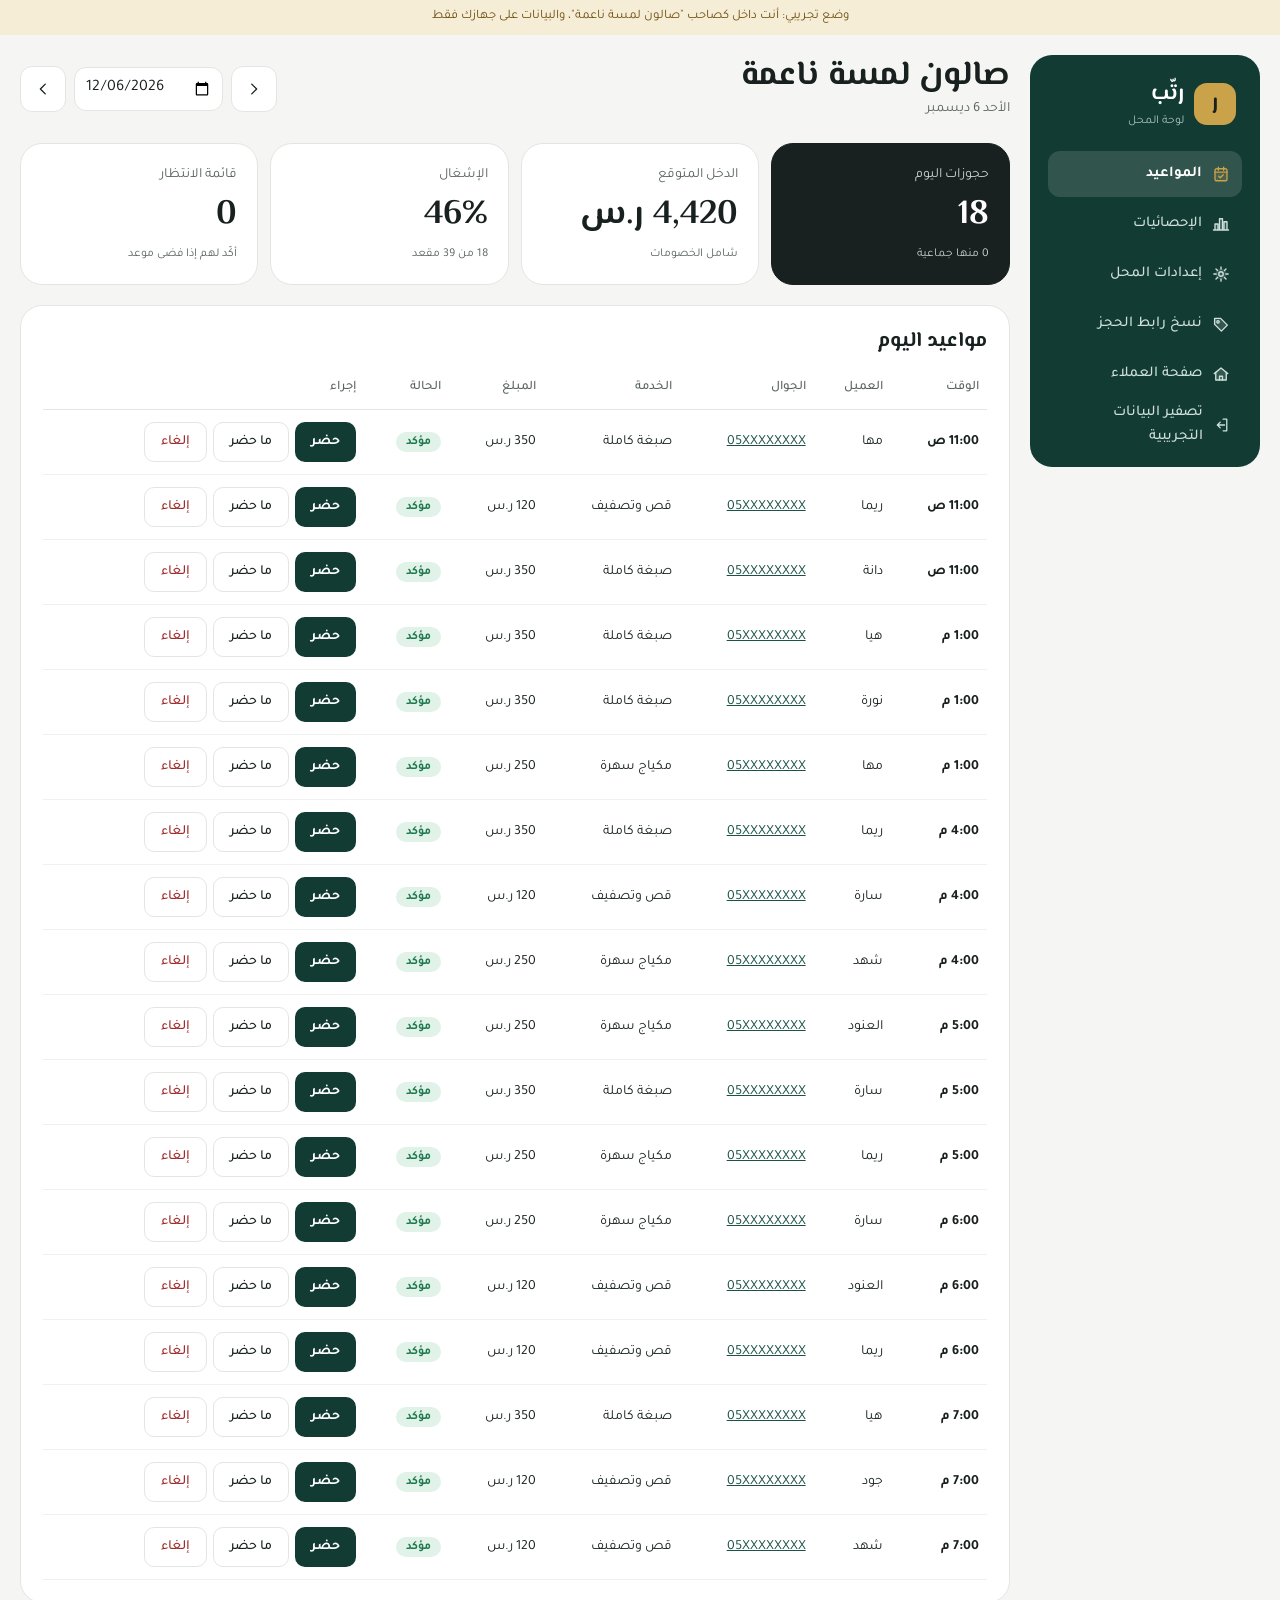
==== commit f1fde74e: "رتّب v3: تصميم جديد كامل، ويب + تطبيق - موقع ويب كامل للشاشات العريضة: رأس بقائمة، بطل بعنوان وبحث، " ====
--- a/business.html
+++ b/business.html
@@ -3,12 +3,12 @@
 <head>
   <meta charset="utf-8">
   <meta name="viewport" content="width=device-width, initial-scale=1, viewport-fit=cover">
-  <meta name="theme-color" content="#3B1A5C">
+  <meta name="theme-color" content="#123B33">
   <title>رتّب — لوحة المحل</title>
   <link rel="icon" href="icons/icon.svg" type="image/svg+xml">
   <link rel="preconnect" href="https://fonts.googleapis.com">
   <link rel="preconnect" href="https://fonts.gstatic.com" crossorigin>
-  <link href="https://fonts.googleapis.com/css2?family=Readex+Pro:wght@300..700&display=swap" rel="stylesheet">
+  <link href="https://fonts.googleapis.com/css2?family=El+Messiri:wght@500;600;700&family=Tajawal:wght@400;500;700;800&display=swap" rel="stylesheet">
   <link rel="stylesheet" href="css/style.css">
 </head>
 <body>
--- a/css/style.css
+++ b/css/style.css
@@ -1,392 +1,537 @@
-/* رتّب — الهوية: بنفسجي غامق + زعفران، خط Readex Pro، والوقت هو البطل */
+/* رتّب v3 — أخضر صنوبري + وردي + ذهبي، El Messiri للعناوين و Tajawal للنص */
 :root {
-  --ink: #1D1530;          /* باذنجاني غامق للنصوص */
-  --muted: #5E566D;        /* نص ثانوي */
-  --paper: #F7F4FA;        /* خلفية فاتحة مائلة للبنفسجي */
+  --pine: #123B33;
+  --pine-2: #1B5246;
+  --pine-soft: #E3ECE9;
+  --rose: #C2405E;
+  --rose-soft: #F7DDE3;
+  --gold: #C9A24A;
+  --gold-soft: #F6EDD6;
+  --gold-ink: #6E5113;
+  --ink: #18211F;
+  --muted: #59645F;
+  --bg: #F5F6F3;
   --card: #FFFFFF;
-  --line: #E7E1EE;
-  --plum: #5B2A86;         /* اللون الأساسي */
-  --plum-deep: #3B1A5C;
-  --plum-soft: #EFE7F6;
-  --saffron: #E9A23B;      /* العروض والساعات الهادئة */
-  --saffron-soft: #FCF0DC;
-  --saffron-ink: #7A4A06;
-  --mint: #1F7A52;         /* مؤكد */
-  --mint-soft: #E3F3EB;
+  --line: #E2E6E2;
+  --ok: #1E7A4E;
+  --ok-soft: #E1F2E8;
   --danger: #A12B2B;
-  --r-lg: 22px; --r-md: 14px; --r-sm: 10px;
-  /* منحنيات الحركة */
+  --display: 'El Messiri', 'Tajawal', serif;
+  --body: 'Tajawal', system-ui, -apple-system, 'Segoe UI', Tahoma, sans-serif;
+  --r-xl: 32px; --r-lg: 22px; --r-md: 16px; --r-sm: 12px;
   --ease-out: cubic-bezier(.22, 1, .36, 1);
   --ease-spring: cubic-bezier(.34, 1.56, .64, 1);
-  --t-fast: 160ms; --t-med: 320ms; --t-slow: 640ms;
+  --t-fast: 160ms; --t-med: 320ms;
+  --shadow: 0 1px 2px rgba(18, 59, 51, .06), 0 10px 30px rgba(18, 59, 51, .07);
 }
 * { box-sizing: border-box; }
 html, body { margin: 0; }
 body {
-  background: var(--paper); color: var(--ink);
-  font-family: 'Readex Pro', 'IBM Plex Sans Arabic', system-ui, -apple-system, Tahoma, sans-serif;
-  font-size: 15px; line-height: 1.55;
-  -webkit-font-smoothing: antialiased; -webkit-tap-highlight-color: transparent;
-  font-variant-numeric: tabular-nums;
-}
+  background: var(--bg); color: var(--ink); font-family: var(--body); font-size: 16px; line-height: 1.6;
+  -webkit-font-smoothing: antialiased; -webkit-tap-highlight-color: transparent; font-variant-numeric: tabular-nums;
+}
+h1, h2, h3 { font-family: var(--display); line-height: 1.25; margin: 0; font-weight: 700; }
+p { margin: 0; }
 button, input, select { font: inherit; color: inherit; }
 button { cursor: pointer; }
 button:disabled { cursor: not-allowed; }
-a { color: var(--plum); }
-:focus-visible { outline: 3px solid var(--saffron); outline-offset: 2px; border-radius: 6px; }
-h1, h2, h3 { line-height: 1.25; }
-
-/* ======================= تطبيق العميل ======================= */
-.shell { max-width: 480px; margin: 0 auto; min-height: 100dvh; background: var(--paper); position: relative; }
-@media (min-width: 520px) { .shell { box-shadow: 0 0 0 1px var(--line); } }
-.screen { display: flex; flex-direction: column; gap: 22px; padding: 20px 18px 104px; }
-.screen.shop-screen { padding-bottom: 210px; }
-.demo-strip { background: var(--saffron-soft); color: var(--saffron-ink); font-size: 12px; font-weight: 500; padding: 7px 16px; text-align: center; }
-
-/* رأس الصفحة */
-.hello { display: flex; justify-content: space-between; align-items: flex-start; gap: 12px; }
-.hello small { display: block; font-size: 13px; color: var(--muted); }
-.hello h1 { margin: 2px 0 0; font-size: 28px; font-weight: 700; letter-spacing: -0.01em; }
-.pill-btn {
-  display: inline-flex; align-items: center; gap: 6px; min-height: 44px; padding: 0 14px; border-radius: 999px;
-  background: var(--card); border: 1px solid var(--line); font-size: 13px; font-weight: 600; white-space: nowrap;
-}
-.pill-btn svg { color: var(--saffron); }
-
-/* البطل: شريط أقرب المواعيد */
-.ribbon {
-  margin: 0 -18px; padding: 20px 0 22px; background: var(--plum-deep); color: #fff; position: relative; overflow: hidden;
-}
-.ribbon-head { display: flex; justify-content: space-between; align-items: baseline; padding: 0 18px 14px; gap: 12px; }
-.ribbon-head h2 { margin: 0; font-size: 17px; font-weight: 600; }
-.ribbon-head .now { font-size: 13px; color: #D9CBEA; display: flex; align-items: center; gap: 6px; }
-.ribbon-head .now i { width: 8px; height: 8px; border-radius: 99px; background: var(--saffron); box-shadow: 0 0 0 0 rgba(233,162,59,.6); animation: pulse 2.4s infinite; }
-.axis { position: relative; height: 2px; margin: 0 18px 0; background: rgba(255,255,255,.18); transform-origin: right center; }
-.tickets { display: flex; gap: 12px; overflow-x: auto; padding: 0 18px; scroll-snap-type: x mandatory; scrollbar-width: none; }
-.tickets::-webkit-scrollbar { display: none; }
-.ticket {
-  position: relative; flex: none; width: 148px; scroll-snap-align: start; text-align: right; border: 0;
-  padding: 26px 14px 14px; border-radius: 0 0 var(--r-md) var(--r-md); background: transparent; color: #fff;
-  display: flex; flex-direction: column; gap: 2px;
-}
-.ticket::before { /* نقطة على المحور */
-  content: ''; position: absolute; top: -6px; right: 14px; width: 10px; height: 10px; border-radius: 99px;
-  background: var(--plum-deep); border: 2px solid #fff;
-}
-.ticket.quiet::before { border-color: var(--saffron); background: var(--saffron); }
-.ticket .time { font-size: 26px; font-weight: 700; line-height: 1.1; letter-spacing: -0.02em; }
-.ticket .tday { font-size: 12px; color: #D9CBEA; }
-.ticket .shop { font-size: 14px; font-weight: 500; margin-top: 8px; white-space: nowrap; overflow: hidden; text-overflow: ellipsis; }
-.ticket .price { font-size: 12px; color: #D9CBEA; }
-.ticket .price b { color: var(--saffron); font-weight: 600; }
-.ticket:hover, .ticket:focus-visible { background: rgba(255,255,255,.06); }
-.ribbon-empty { padding: 18px; color: #D9CBEA; font-size: 14px; }
-
-.search {
-  display: flex; align-items: center; gap: 8px; background: var(--card); border: 1px solid var(--line);
-  border-radius: var(--r-md); padding: 0 14px; height: 52px; color: var(--muted);
-  transition: border-color var(--t-fast), box-shadow var(--t-fast);
-}
-.search:focus-within { border-color: var(--plum); box-shadow: 0 0 0 4px var(--plum-soft); }
-.search input { flex: 1; min-width: 0; border: 0; outline: none; background: transparent; font-size: 15px; color: var(--ink); height: 100%; }
-.chips { display: flex; gap: 8px; overflow-x: auto; margin: 0 -18px; padding: 0 18px 2px; scrollbar-width: none; }
-.chips::-webkit-scrollbar { display: none; }
-.chip {
-  flex: none; min-height: 40px; padding: 0 16px; border-radius: 999px; border: 1px solid var(--line); background: var(--card);
-  font-size: 14px; font-weight: 500; transition: background var(--t-fast), color var(--t-fast), transform var(--t-fast) var(--ease-spring);
-}
-.chip:active { transform: scale(.95); }
-.chip.on { background: var(--ink); color: #fff; border-color: var(--ink); }
-
-.promo {
-  display: flex; align-items: center; gap: 14px; text-align: right; padding: 16px; border-radius: var(--r-md);
-  border: 1px solid #F1D29E; background: var(--saffron-soft); color: var(--ink); width: 100%;
-}
-.promo .k { display: none; }
-.promo .t { font-size: 16px; font-weight: 600; display: block; }
-.promo .s { font-size: 13px; color: var(--saffron-ink); }
-.promo svg { color: var(--saffron); flex: none; }
-
-.row-head { display: flex; justify-content: space-between; align-items: baseline; }
-.row-head h2 { margin: 0; font-size: 18px; font-weight: 600; }
-.row-head span { font-size: 13px; color: var(--muted); }
-
-/* قائمة المحلات: سطح واحد بصفوف، مو كروت متكررة */
-.list { display: flex; flex-direction: column; background: var(--card); border: 1px solid var(--line); border-radius: var(--r-lg); overflow: hidden; }
-.list > .empty { border: 0; border-radius: 0; }
-.shop-card {
-  display: flex; gap: 14px; align-items: center; text-align: right; padding: 14px 16px; border: 0;
-  background: transparent; width: 100%; position: relative; transition: background var(--t-fast);
-}
-.shop-card + .shop-card { border-top: 1px solid var(--line); }
-.shop-card:hover { background: #FBF9FD; }
-.shop-card:active { background: var(--plum-soft); }
-.avatar {
-  flex: none; width: 60px; height: 60px; border-radius: 18px; display: flex; align-items: center; justify-content: center;
-  font-size: 26px; font-weight: 700;
-}
-.avatar.sm { width: 48px; height: 48px; border-radius: 14px; font-size: 20px; }
-.avatar.lg { width: 88px; height: 88px; border-radius: 26px; font-size: 38px; }
-.shop-card .body { flex: 1; min-width: 0; display: flex; flex-direction: column; gap: 2px; }
-.shop-card .name { font-size: 16px; font-weight: 600; }
-.meta { font-size: 13px; color: var(--muted); }
-.tags { display: flex; gap: 6px; flex-wrap: wrap; align-items: center; margin-top: 4px; }
-.from { font-size: 13px; font-weight: 600; color: var(--plum); }
-.tag { font-size: 11px; font-weight: 600; padding: 2px 8px; border-radius: 999px; }
-.tag.offer { background: var(--saffron-soft); color: var(--saffron-ink); }
-.tag.home { background: var(--mint-soft); color: var(--mint); }
-.tag.new { background: var(--plum-soft); color: var(--plum); }
-.empty { padding: 32px 16px; text-align: center; color: var(--muted); font-size: 14px; background: var(--card); border: 1px dashed #D5CCE0; border-radius: var(--r-md); }
-
-.card { background: var(--card); border: 1px solid var(--line); border-radius: var(--r-md); padding: 16px; display: flex; flex-direction: column; gap: 12px; }
-.title { margin: 0; font-size: 28px; font-weight: 700; letter-spacing: -0.01em; }
-.sub { margin: 0; font-size: 14px; color: var(--muted); }
-
+a { color: var(--pine-2); }
+:focus-visible { outline: 3px solid var(--gold); outline-offset: 2px; border-radius: 8px; }
+.sr-only { position: absolute; width: 1px; height: 1px; overflow: hidden; clip: rect(0 0 0 0); white-space: nowrap; }
+.wrap { width: 100%; max-width: 1200px; margin: 0 auto; padding: 0 20px; }
+.muted { color: var(--muted); }
+.demo-strip { background: var(--gold-soft); color: var(--gold-ink); font-size: 13px; padding: 7px 16px; text-align: center; }
+
+/* ---------- أزرار ---------- */
 .btn {
-  min-height: 50px; padding: 0 20px; border-radius: var(--r-md); border: 0; background: var(--plum); color: #fff;
-  font-size: 15px; font-weight: 600; display: inline-flex; align-items: center; justify-content: center; gap: 8px;
-  transition: transform var(--t-fast) var(--ease-spring), background var(--t-fast), opacity var(--t-fast);
-}
+  min-height: 50px; padding: 0 22px; border-radius: var(--r-sm); border: 0; background: var(--pine); color: #fff;
+  font-weight: 700; font-size: 15px; display: inline-flex; align-items: center; justify-content: center; gap: 8px;
+  text-decoration: none; transition: transform var(--t-fast) var(--ease-spring), background var(--t-fast);
+}
+.btn:hover:not(:disabled) { background: var(--pine-2); }
 .btn:active:not(:disabled) { transform: scale(.97); }
+.btn.sm, .btn.small { min-height: 40px; padding: 0 16px; font-size: 14px; border-radius: 10px; }
+.btn.block { width: 100%; }
+.btn.ghost { background: var(--card); color: var(--ink); border: 1px solid var(--line); font-weight: 500; }
+.btn.ghost:hover:not(:disabled) { background: var(--pine-soft); }
+.btn.gold { background: var(--gold); color: var(--ink); }
+.btn.gold:hover { background: #D7B35E; }
+.btn.rose, .btn.warn { background: var(--rose); color: #fff; }
+.btn.rose:hover:not(:disabled), .btn.warn:hover:not(:disabled) { background: #A93450; }
+.btn.danger, .btn.danger-text { background: var(--card); color: var(--danger); border: 1px solid var(--line); font-weight: 500; }
+.btn.danger:hover:not(:disabled), .btn.danger-text:hover:not(:disabled) { background: #FBEAEA; }
 .btn.dark { background: var(--ink); }
-.btn.warn { background: var(--saffron); color: var(--ink); }
-.btn.ghost { background: var(--card); color: var(--ink); border: 1px solid var(--line); font-weight: 500; }
-.btn.small { min-height: 40px; font-size: 13px; padding: 0 14px; border-radius: var(--r-sm); }
-.btn.danger-text { background: var(--card); color: var(--danger); border: 1px solid var(--line); }
 .btn:disabled { background: var(--line); color: var(--muted); }
-.btn.block { width: 100%; }
-
-.points { background: var(--plum); color: #fff; border-radius: var(--r-lg); padding: 20px; display: flex; flex-direction: column; gap: 4px; position: relative; overflow: hidden; }
-.points small { font-size: 13px; color: #E2D3F1; position: relative; }
-.points b { font-size: 36px; font-weight: 700; position: relative; }
-.points::after { /* حلقة زمنية زخرفية خفيفة */
-  content: ''; position: absolute; left: -40px; top: -40px; width: 170px; height: 170px; border-radius: 50%;
-  border: 18px solid rgba(233,162,59,.22);
-}
-
-/* صفحة المحل */
-.topbar { position: sticky; top: 0; z-index: 5; display: flex; align-items: center; gap: 8px; padding: 10px 12px; background: rgba(247,244,250,.88); backdrop-filter: blur(12px); -webkit-backdrop-filter: blur(12px); border-bottom: 1px solid var(--line); }
-.icon-btn { width: 44px; height: 44px; border-radius: 12px; border: 0; background: var(--card); display: flex; align-items: center; justify-content: center; flex: none; }
-.topbar b { font-size: 16px; font-weight: 600; }
-.shop-head { display: flex; gap: 16px; align-items: center; }
-.shop-head h1 { margin: 0; font-size: 22px; font-weight: 700; }
-.shop-head .meta { display: flex; align-items: center; gap: 5px; margin-top: 4px; }
-.section { display: flex; flex-direction: column; gap: 10px; }
-.section > h2 { margin: 0; font-size: 16px; font-weight: 600; display: flex; align-items: center; gap: 8px; }
-.svc {
-  display: flex; align-items: center; gap: 12px; padding: 14px 16px; border-radius: var(--r-md); border: 1.5px solid var(--line);
-  background: var(--card); text-align: right; width: 100%; transition: border-color var(--t-fast), background var(--t-fast);
-}
-.svc.on { border-color: var(--plum); background: var(--plum-soft); }
-.svc .n { font-size: 15px; font-weight: 500; display: block; }
-.svc .d { font-size: 13px; color: var(--muted); }
-.svc .p { font-size: 15px; font-weight: 600; margin-inline-start: auto; }
-.radio { flex: none; width: 22px; height: 22px; border-radius: 999px; border: 2px solid #CFC6DB; display: flex; align-items: center; justify-content: center; color: #fff; transition: background var(--t-fast), border-color var(--t-fast); }
-.svc.on .radio { background: var(--plum); border-color: var(--plum); }
-.svc.on .radio svg { animation: pop var(--t-med) var(--ease-spring); }
-.toggle-row { display: flex; align-items: center; gap: 12px; padding: 14px 16px; border-radius: var(--r-md); border: 1px solid var(--line); background: var(--card); text-align: right; width: 100%; }
-.toggle-row .txt { flex: 1; display: flex; flex-direction: column; gap: 2px; }
-.toggle-row .txt b { font-size: 15px; font-weight: 500; }
-.toggle-row .txt span { font-size: 13px; color: var(--muted); }
-.switch { flex: none; width: 48px; height: 28px; border-radius: 999px; background: #CFC6DB; padding: 3px; display: flex; transition: background var(--t-med); }
-.switch::after { content: ''; width: 22px; height: 22px; border-radius: 999px; background: #fff; transition: transform var(--t-med) var(--ease-spring); }
-[aria-pressed="true"] .switch { background: var(--plum); }
+
+/* ---------- رأس الموقع ---------- */
+.hdr { position: sticky; top: 0; z-index: 20; background: rgba(245, 246, 243, .86); backdrop-filter: blur(14px); -webkit-backdrop-filter: blur(14px); border-bottom: 1px solid var(--line); }
+.hdr-in { display: flex; align-items: center; gap: 24px; height: 68px; }
+.logo-btn { display: flex; align-items: center; gap: 10px; border: 0; background: none; padding: 0; }
+.logo-mark { width: 40px; height: 40px; border-radius: 13px; background: var(--pine); color: var(--gold); display: inline-flex; align-items: center; justify-content: center; flex: none; }
+.logo-mark.sm { width: 32px; height: 32px; border-radius: 10px; }
+.logo-word { font-family: var(--display); font-size: 26px; font-weight: 700; color: var(--pine); line-height: 1; }
+.hnav { display: none; gap: 4px; }
+.hnav-btn { min-height: 44px; padding: 0 16px; border: 0; border-radius: 12px; background: none; color: var(--muted); font-weight: 500; transition: background var(--t-fast), color var(--t-fast); }
+.hnav-btn:hover { color: var(--ink); background: var(--pine-soft); }
+.hnav-btn.on { color: var(--pine); font-weight: 700; background: var(--pine-soft); }
+.hdr-biz { display: none; margin-inline-start: auto; align-items: center; gap: 8px; min-height: 44px; padding: 0 16px; border-radius: 12px; border: 1px solid var(--line); background: var(--card); color: var(--ink); text-decoration: none; font-weight: 500; }
+.hdr-biz:hover { border-color: var(--pine); }
+.hdr-points { margin-inline-start: auto; display: inline-flex; align-items: center; gap: 6px; min-height: 44px; padding: 0 14px; border-radius: 999px; border: 1px solid var(--line); background: var(--card); font-weight: 700; color: var(--ink); }
+.hdr-points svg { color: var(--gold); }
+
+/* ---------- البطل ---------- */
+.hero { background: var(--pine); color: #fff; border-radius: 0 0 var(--r-xl) var(--r-xl); padding: 36px 0 32px; position: relative; overflow: hidden; }
+.hero::before {
+  content: ''; position: absolute; width: 520px; height: 520px; border-radius: 50%; left: -180px; top: -220px;
+  border: 1px solid rgba(201, 162, 74, .25); box-shadow: 0 0 0 60px rgba(255,255,255,.02), 0 0 0 120px rgba(255,255,255,.015);
+}
+.hero-in { position: relative; display: grid; gap: 28px; }
+.hero h1 { font-size: 46px; line-height: 1.15; letter-spacing: -0.01em; }
+.hero-lead { margin-top: 14px; font-size: 17px; color: #CFE0DA; max-width: 46ch; }
+.hero-search {
+  margin-top: 22px; display: flex; align-items: center; gap: 10px; height: 60px; padding: 0 18px; border-radius: 18px;
+  background: #fff; color: var(--muted); box-shadow: 0 12px 30px rgba(0,0,0,.18); max-width: 520px;
+}
+.hero-search input { flex: 1; min-width: 0; height: 100%; border: 0; outline: none; background: transparent; font-size: 16px; color: var(--ink); }
+
+/* لوحة "فاضي اليوم" مثل لوحات المطار */
+.board { background: rgba(255,255,255,.06); border: 1px solid rgba(255,255,255,.12); border-radius: var(--r-lg); padding: 18px; }
+.board-head { display: flex; justify-content: space-between; align-items: center; margin-bottom: 10px; }
+.board-head h2 { font-size: 20px; color: #fff; }
+.board-now { display: flex; align-items: center; gap: 8px; font-size: 13px; color: #CFE0DA; }
+.board-now i { width: 8px; height: 8px; border-radius: 99px; background: var(--gold); animation: pulse 2.4s infinite; }
+.board-rows { list-style: none; margin: 0; padding: 0; display: flex; flex-direction: column; }
+.board-rows li + li { border-top: 1px dashed rgba(255,255,255,.14); }
+.board-row {
+  width: 100%; display: grid; grid-template-columns: 84px minmax(0, 1fr) auto; grid-template-areas: "time shop go" "time price go";
+  align-items: center; column-gap: 12px; padding: 12px 6px; border: 0; background: none; color: #fff; text-align: right; border-radius: 12px;
+  transition: background var(--t-fast);
+}
+.board-row:hover { background: rgba(255,255,255,.06); }
+.br-time { grid-area: time; display: flex; flex-direction: column; line-height: 1.2; }
+.br-time b { font-size: 21px; font-weight: 800; letter-spacing: -0.01em; color: var(--gold); }
+.br-time small { font-size: 12px; color: #A9C3BA; }
+.br-shop { grid-area: shop; display: flex; flex-direction: column; min-width: 0; line-height: 1.35; }
+.br-shop b { font-weight: 700; white-space: nowrap; overflow: hidden; text-overflow: ellipsis; }
+.br-shop small { font-size: 12px; color: #A9C3BA; }
+.br-price { grid-area: price; font-size: 13px; color: #CFE0DA; }
+.br-go { grid-area: go; padding: 8px 14px; border-radius: 10px; background: #fff; color: var(--pine); font-weight: 700; font-size: 14px; }
+.board-empty { color: #CFE0DA; padding: 12px 0; }
+
+/* ---------- أقسام ---------- */
+.sect { margin-top: 36px; }
+.block-head { display: flex; justify-content: space-between; align-items: baseline; margin-bottom: 16px; gap: 12px; }
+.block-head h2 { font-size: 26px; }
+.block-head span { color: var(--muted); font-size: 14px; }
+
+.cats { display: grid; grid-template-columns: repeat(3, minmax(0, 1fr)); gap: 10px; }
+.cat {
+  display: flex; flex-direction: column; align-items: flex-start; gap: 2px; padding: 14px; border-radius: var(--r-md);
+  border: 1.5px solid transparent; background: var(--card); text-align: right; box-shadow: var(--shadow);
+  transition: transform var(--t-fast) var(--ease-spring), border-color var(--t-fast);
+}
+.cat:active { transform: scale(.97); }
+.cat-ic { width: 52px; height: 52px; border-radius: 16px; display: flex; align-items: center; justify-content: center; background: var(--c-bg); color: var(--c-fg); margin-bottom: 8px; transition: background var(--t-fast), color var(--t-fast); }
+.cat b { font-size: 15px; }
+.cat small { font-size: 12px; color: var(--muted); }
+.cat.on { border-color: var(--pine); }
+.cat.on .cat-ic { background: var(--pine); color: var(--gold); }
+
+.offer-band {
+  width: 100%; display: flex; align-items: center; gap: 14px; padding: 18px; border-radius: var(--r-lg); border: 0;
+  background: var(--gold-soft); color: var(--ink); text-align: right;
+}
+.ob-ic { width: 54px; height: 54px; border-radius: 16px; background: var(--gold); color: var(--ink); display: flex; align-items: center; justify-content: center; flex: none; }
+.ob-txt { flex: 1; display: flex; flex-direction: column; }
+.ob-txt b { font-family: var(--display); font-size: 19px; }
+.ob-txt span { color: var(--gold-ink); font-size: 14px; }
+.ob-go { display: none; font-weight: 700; color: var(--gold-ink); }
+
+/* بطاقات المحلات */
+.shops { display: grid; grid-template-columns: minmax(0, 1fr); gap: 16px; }
+.shop {
+  display: flex; flex-direction: column; padding: 0; border: 1px solid var(--line); border-radius: var(--r-lg); overflow: hidden;
+  background: var(--card); text-align: right; box-shadow: var(--shadow);
+  transition: transform var(--t-med) var(--ease-out), box-shadow var(--t-med);
+}
+.shop:hover { transform: translateY(-3px); box-shadow: 0 2px 4px rgba(18,59,51,.06), 0 18px 40px rgba(18,59,51,.12); }
+.shop-cover { position: relative; height: 150px; }
+.badge { position: absolute; top: 12px; right: 12px; display: inline-flex; align-items: center; gap: 4px; padding: 5px 10px; border-radius: 999px; background: var(--gold); color: var(--ink); font-size: 12px; font-weight: 700; }
+.shop-info { padding: 16px 18px 18px; display: flex; flex-direction: column; gap: 6px; }
+.shop-info h3 { font-size: 20px; }
+.where { display: flex; align-items: center; gap: 6px; color: var(--muted); font-size: 14px; }
+.where svg { flex: none; color: var(--pine-2); }
+.shop-foot { display: flex; align-items: center; justify-content: space-between; gap: 8px; margin-top: 6px; flex-wrap: wrap; }
+.shop-price { font-size: 14px; color: var(--muted); }
+.shop-price b { color: var(--ink); font-size: 17px; }
+.pill { display: inline-flex; align-items: center; gap: 4px; padding: 4px 10px; border-radius: 999px; background: var(--pine-soft); color: var(--pine); font-size: 12px; font-weight: 700; }
+
+/* الغلاف المرسوم */
+.art { position: absolute; inset: 0; background: var(--art-bg); color: var(--art-fg); overflow: hidden; }
+.art-dots { position: absolute; inset: 0; }
+.art-icon { position: absolute; left: -18px; bottom: -34px; opacity: .9; transform: rotate(-12deg); }
+.art-letter { position: absolute; right: 18px; bottom: 10px; font-family: var(--display); font-size: 64px; font-weight: 700; line-height: 1; opacity: .9; }
+.art.big .art-icon { left: 4%; bottom: -60px; }
+.art.big .art-letter { font-size: 110px; right: 32px; bottom: 16px; }
+
+/* خطوات */
+.how h2 { font-size: 26px; margin-bottom: 16px; }
+.steps { list-style: none; margin: 0; padding: 0; display: grid; gap: 12px; counter-reset: s; }
+.steps li { position: relative; background: var(--card); border: 1px solid var(--line); border-radius: var(--r-lg); padding: 20px; display: flex; flex-direction: column; gap: 6px; counter-increment: s; }
+.steps li::after { content: counter(s); position: absolute; left: 18px; top: 10px; font-family: var(--display); font-size: 48px; font-weight: 700; color: var(--pine-soft); line-height: 1; }
+.step-ic { width: 52px; height: 52px; border-radius: 16px; background: var(--pine-soft); color: var(--pine); display: flex; align-items: center; justify-content: center; margin-bottom: 4px; }
+.steps b { font-family: var(--display); font-size: 19px; }
+.steps p { color: var(--muted); font-size: 15px; }
+
+.biz-cta { background: var(--ink); color: #fff; border-radius: var(--r-xl); padding: 28px; display: flex; flex-direction: column; gap: 18px; align-items: flex-start; }
+.biz-cta h2 { font-size: 26px; }
+.biz-cta p { color: #C9D2CF; margin-top: 6px; max-width: 52ch; }
+
+.ftr { margin-top: 48px; padding: 28px 0 120px; border-top: 1px solid var(--line); }
+.ftr-in { display: flex; flex-direction: column; gap: 14px; }
+.ftr-brand { display: flex; align-items: center; gap: 10px; flex-wrap: wrap; }
+.ftr-brand b { font-family: var(--display); font-size: 20px; color: var(--pine); }
+.ftr-brand span:last-child { color: var(--muted); font-size: 14px; }
+.ftr-links { display: flex; gap: 6px; flex-wrap: wrap; }
+.ftr-links button, .ftr-links a { min-height: 40px; padding: 0 12px; border: 0; background: none; color: var(--ink); text-decoration: none; font-size: 14px; border-radius: 10px; display: inline-flex; align-items: center; }
+.ftr-links button:hover, .ftr-links a:hover { background: var(--pine-soft); }
+.ftr small { color: var(--muted); }
+
+/* شريط التبويبات (جوال) */
+.tabbar {
+  position: fixed; bottom: 12px; left: 50%; transform: translateX(-50%); width: calc(100% - 24px); max-width: 460px; z-index: 30;
+  display: flex; padding: 6px; border-radius: 24px; background: rgba(18, 59, 51, .95); backdrop-filter: blur(14px); -webkit-backdrop-filter: blur(14px);
+  margin-bottom: env(safe-area-inset-bottom); box-shadow: 0 14px 34px rgba(18,59,51,.3);
+}
+.tabbar button { flex: 1; height: 58px; border: 0; border-radius: 18px; background: transparent; color: #A9C3BA; display: flex; flex-direction: column; align-items: center; justify-content: center; gap: 2px; font-size: 12px; font-weight: 500; transition: background var(--t-med), color var(--t-med); }
+.tabbar button.on { background: rgba(255,255,255,.1); color: #fff; }
+.tabbar button.on svg { color: var(--gold); }
+
+/* ---------- صفحات داخلية ---------- */
+.page { padding-top: 32px; }
+.page-head { margin-bottom: 22px; }
+.page-head h1 { font-size: 36px; }
+.page-head p { color: var(--muted); margin-top: 4px; }
+.empty { padding: 36px 18px; text-align: center; color: var(--muted); background: var(--card); border: 1.5px dashed #CCD5D1; border-radius: var(--r-lg); }
+.shops > .empty { grid-column: 1 / -1; }
+
+.offers { display: grid; gap: 16px; }
+.offer { background: var(--card); border: 1px solid var(--line); border-radius: var(--r-lg); overflow: hidden; box-shadow: var(--shadow); }
+.offer-cover { position: relative; height: 120px; }
+.offer-pct { position: absolute; top: 12px; right: 12px; padding: 6px 12px; border-radius: 12px; background: var(--gold); color: var(--ink); font-family: var(--display); font-weight: 700; font-size: 20px; }
+.offer-body { padding: 16px 18px 18px; display: flex; flex-direction: column; gap: 6px; }
+.offer-body h3 { font-size: 20px; }
+.offer-foot { display: flex; justify-content: space-between; align-items: center; margin-top: 8px; gap: 8px; }
+.offer-foot b { font-size: 19px; }
+.offer-foot s { color: var(--muted); font-size: 14px; }
+
+.bk-layout { display: grid; gap: 20px; }
+.bk-side { display: flex; flex-direction: column; gap: 14px; }
+.points-card { position: relative; overflow: hidden; background: var(--pine); color: #fff; border-radius: var(--r-lg); padding: 22px; display: flex; flex-direction: column; gap: 4px; }
+.points-card::after { content: ''; position: absolute; left: -50px; bottom: -70px; width: 180px; height: 180px; border-radius: 50%; border: 22px solid rgba(201,162,74,.2); }
+.pc-ic { width: 46px; height: 46px; border-radius: 14px; background: rgba(255,255,255,.1); color: var(--gold); display: flex; align-items: center; justify-content: center; margin-bottom: 8px; }
+.points-card small { color: #CFE0DA; font-size: 13px; position: relative; }
+.points-card b { font-family: var(--display); font-size: 48px; line-height: 1.1; }
+.pc-meter { height: 8px; border-radius: 99px; background: rgba(255,255,255,.14); margin: 8px 0 4px; overflow: hidden; position: relative; }
+.pc-meter i { display: block; height: 100%; border-radius: 99px; background: var(--gold); transform-origin: right; animation: grow-x 900ms var(--ease-out) both 200ms; }
+.remind { background: var(--card); border: 1px solid var(--line); border-radius: var(--r-lg); padding: 18px; display: grid; grid-template-columns: 44px minmax(0, 1fr); gap: 12px; }
+.rm-ic { width: 44px; height: 44px; border-radius: 14px; background: var(--rose-soft); color: var(--rose); display: flex; align-items: center; justify-content: center; }
+.remind b { font-family: var(--display); font-size: 17px; }
+.remind p { color: var(--muted); font-size: 14px; }
+.rm-actions { grid-column: 1 / -1; display: flex; gap: 8px; }
+.rm-actions .btn:first-child { flex: 1; }
+.bk-list { display: flex; flex-direction: column; gap: 10px; }
+.bk { display: grid; grid-template-columns: 62px minmax(0, 1fr); gap: 14px; align-items: center; background: var(--card); border: 1px solid var(--line); border-radius: var(--r-lg); padding: 14px; }
+.bk.past { opacity: .75; }
+.bk-date { height: 66px; border-radius: 16px; background: var(--pine-soft); color: var(--pine); display: flex; flex-direction: column; align-items: center; justify-content: center; line-height: 1.1; }
+.bk-date b { font-family: var(--display); font-size: 26px; }
+.bk-date small { font-size: 12px; }
+.bk-main h3 { font-size: 18px; }
+.bk-main p { color: var(--muted); font-size: 14px; }
+.bk-time { display: flex; align-items: center; gap: 4px; }
+.bk-end { grid-column: 1 / -1; display: flex; justify-content: space-between; align-items: center; gap: 8px; }
+.status { font-size: 12px; font-weight: 700; padding: 4px 10px; border-radius: 999px; white-space: nowrap; }
+.st-confirmed { background: var(--ok-soft); color: var(--ok); }
+.st-wait { background: var(--gold-soft); color: var(--gold-ink); }
+.st-done { background: #ECEFEC; color: #4A5551; }
+.st-cancelled, .st-noshow { background: #FBEAEA; color: var(--danger); }
+
+/* ---------- صفحة المحل ---------- */
+.shop-page { padding-bottom: 210px; }
+.sp-cover { position: relative; height: 200px; border-radius: 0 0 var(--r-xl) var(--r-xl); overflow: hidden; margin: 0 -20px; }
+.sp-back { position: absolute; top: 14px; right: 14px; width: 46px; height: 46px; border-radius: 14px; border: 0; background: rgba(255,255,255,.92); color: var(--ink); display: flex; align-items: center; justify-content: center; box-shadow: var(--shadow); }
+.sp-layout { display: grid; gap: 24px; }
+.sp-main { display: flex; flex-direction: column; gap: 26px; min-width: 0; }
+.sp-title { padding-top: 20px; }
+.sp-title h1 { font-size: 32px; }
+.sp-facts { display: flex; flex-wrap: wrap; gap: 8px 16px; margin-top: 8px; color: var(--muted); font-size: 14px; }
+.sp-facts span { display: inline-flex; align-items: center; gap: 6px; }
+.sp-facts svg { color: var(--pine-2); }
+.sp-facts .hl { color: var(--gold-ink); background: var(--gold-soft); padding: 2px 10px; border-radius: 999px; }
+.sp-facts .hl svg { color: var(--gold-ink); }
+.sp-sec { display: flex; flex-direction: column; gap: 12px; }
+.sp-sec h2 { font-size: 21px; }
+.svcs { display: grid; gap: 10px; }
+.svc { display: flex; align-items: center; gap: 12px; padding: 16px; border-radius: var(--r-md); border: 1.5px solid var(--line); background: var(--card); text-align: right; transition: border-color var(--t-fast), background var(--t-fast); }
+.svc:hover { border-color: #B8C9C2; }
+.svc.on { border-color: var(--pine); background: var(--pine-soft); }
+.svc-radio { width: 24px; height: 24px; border-radius: 99px; border: 2px solid #C3CEC9; flex: none; display: flex; align-items: center; justify-content: center; color: #fff; transition: background var(--t-fast), border-color var(--t-fast); }
+.svc.on .svc-radio { background: var(--pine); border-color: var(--pine); }
+.svc.on .svc-radio svg { animation: pop var(--t-med) var(--ease-spring); }
+.svc-txt { flex: 1; display: flex; flex-direction: column; line-height: 1.35; }
+.svc-txt b { font-size: 16px; font-weight: 700; }
+.svc-txt small { color: var(--muted); font-size: 13px; }
+.svc-price { font-weight: 800; font-size: 16px; }
+.sp-extras { gap: 10px; }
+.opt { display: flex; align-items: center; gap: 12px; padding: 14px 16px; border-radius: var(--r-md); border: 1px solid var(--line); background: var(--card); text-align: right; width: 100%; }
+.opt-ic { width: 44px; height: 44px; border-radius: 14px; background: var(--pine-soft); color: var(--pine); display: flex; align-items: center; justify-content: center; flex: none; }
+.opt-txt { flex: 1; display: flex; flex-direction: column; line-height: 1.35; }
+.opt-txt b { font-weight: 700; }
+.opt-txt small { color: var(--muted); font-size: 13px; }
+.switch { flex: none; width: 50px; height: 30px; border-radius: 99px; background: #C3CEC9; padding: 3px; display: flex; transition: background var(--t-med); }
+.switch::after { content: ''; width: 24px; height: 24px; border-radius: 99px; background: #fff; box-shadow: 0 1px 3px rgba(0,0,0,.2); transition: transform var(--t-med) var(--ease-spring); }
+[aria-pressed="true"] .switch { background: var(--pine); }
 [aria-pressed="true"] .switch::after { transform: translateX(-20px); }
-.stepper-row { display: flex; align-items: center; justify-content: space-between; gap: 12px; padding: 12px 16px; border-radius: var(--r-md); background: var(--card); border: 1px solid var(--line); }
-.stepper-row span { font-size: 13px; color: var(--muted); flex: 1; }
 .stepper { display: flex; align-items: center; gap: 10px; }
-.stepper button { width: 40px; height: 40px; border-radius: 12px; border: 1px solid var(--line); background: var(--paper); font-size: 20px; font-weight: 500; transition: transform var(--t-fast) var(--ease-spring); }
+.stepper button { width: 42px; height: 42px; border-radius: 12px; border: 1px solid var(--line); background: var(--bg); font-size: 20px; transition: transform var(--t-fast) var(--ease-spring); }
 .stepper button:active { transform: scale(.9); }
-.stepper b { min-width: 22px; text-align: center; font-size: 18px; font-weight: 600; display: inline-block; }
-.days { display: flex; gap: 8px; overflow-x: auto; margin: 0 -18px; padding: 0 18px 2px; scrollbar-width: none; }
+.stepper b { min-width: 24px; text-align: center; font-size: 19px; display: inline-block; }
+.days { display: flex; gap: 8px; overflow-x: auto; margin: 0 -20px; padding: 2px 20px 4px; scrollbar-width: none; }
 .days::-webkit-scrollbar { display: none; }
-.day { flex: none; width: 72px; height: 66px; border-radius: var(--r-md); border: 1px solid var(--line); background: var(--card); display: flex; flex-direction: column; align-items: center; justify-content: center; gap: 2px; transition: background var(--t-fast), color var(--t-fast); }
-.day b { font-size: 14px; font-weight: 600; }
+.day { flex: none; width: 74px; padding: 10px 0; border-radius: var(--r-md); border: 1.5px solid var(--line); background: var(--card); display: flex; flex-direction: column; align-items: center; line-height: 1.25; transition: background var(--t-fast), border-color var(--t-fast); }
 .day small { font-size: 12px; color: var(--muted); }
-.day.on { background: var(--ink); border-color: var(--ink); color: #fff; }
-.day.on small { color: #D9CBEA; }
+.day b { font-family: var(--display); font-size: 24px; }
+.day.on { background: var(--pine); border-color: var(--pine); color: #fff; }
+.day.on small { color: #CFE0DA; }
 .slots { display: grid; grid-template-columns: repeat(3, minmax(0, 1fr)); gap: 8px; }
-.slot {
-  height: 58px; border-radius: 12px; border: 1.5px solid var(--line); background: var(--card);
-  display: flex; flex-direction: column; align-items: center; justify-content: center; gap: 1px;
-  transition: transform var(--t-med) var(--ease-spring), background var(--t-fast), border-color var(--t-fast), color var(--t-fast);
-}
-.slot b { font-size: 15px; font-weight: 600; }
-.slot small { font-size: 11px; font-weight: 600; color: var(--muted); }
-.slot.full { background: #F1EDF5; color: var(--muted); border-style: dashed; }
-.slot.quiet { border-color: #EFC98A; }
-.slot.quiet small { color: var(--saffron-ink); }
-.slot.on { background: var(--plum); border-color: var(--plum); color: #fff; transform: scale(1.04); }
-.slot.on small { color: #fff; }
-.slot.full.on { background: var(--saffron); border-color: var(--saffron); color: var(--ink); border-style: solid; }
-.slot.full.on small { color: var(--ink); }
-.note { padding: 12px 14px; border-radius: 12px; background: var(--saffron-soft); color: var(--saffron-ink); font-size: 13px; }
-
-.checkout {
-  position: fixed; bottom: 0; left: 50%; transform: translateX(-50%); width: 100%; max-width: 480px; z-index: 6;
-  display: flex; flex-direction: column; gap: 10px; padding: 14px 18px calc(14px + env(safe-area-inset-bottom));
-  background: var(--card); border-top: 1px solid var(--line); border-radius: var(--r-lg) var(--r-lg) 0 0;
-  box-shadow: 0 -12px 32px rgba(59, 26, 92, .10);
-}
-.checkout .sum { display: flex; justify-content: space-between; align-items: flex-start; gap: 12px; }
-.checkout .sum b { font-size: 14px; font-weight: 600; display: block; }
-.checkout .sum span { font-size: 12px; color: var(--muted); }
-.checkout .total { text-align: left; flex: none; }
-.checkout .total b { font-size: 22px; font-weight: 700; }
-.checkout .total em { display: block; font-style: normal; font-size: 12px; font-weight: 600; color: var(--saffron-ink); }
-.checkout .fine { font-size: 12px; color: var(--muted); text-align: center; }
-
-/* شاشة التأكيد */
-.done { align-items: center; text-align: center; padding-top: 44px; }
-.stamp { width: 112px; height: 112px; position: relative; color: var(--mint); }
-.stamp.wait { color: var(--saffron); }
+.slot { height: 60px; border-radius: var(--r-sm); border: 1.5px solid var(--line); background: var(--card); display: flex; flex-direction: column; align-items: center; justify-content: center; line-height: 1.25; transition: transform var(--t-med) var(--ease-spring), background var(--t-fast), border-color var(--t-fast), color var(--t-fast); }
+.slot b { font-size: 15px; font-weight: 700; }
+.slot small { font-size: 11px; color: var(--ok); font-weight: 500; }
+.slot.full { background: repeating-linear-gradient(-45deg, #F0F2EF, #F0F2EF 6px, #E8ECE8 6px, #E8ECE8 12px); color: var(--muted); }
+.slot.full small { color: var(--muted); }
+.slot.quiet { border-color: #E3CC93; }
+.slot.quiet small { color: var(--gold-ink); font-weight: 700; }
+.slot:hover:not(.on) { border-color: #B8C9C2; }
+.slot.on { background: var(--pine); border-color: var(--pine); color: #fff; transform: scale(1.05); }
+.slot.on small { color: var(--gold); }
+.slot.full.on { background: var(--rose); border-color: var(--rose); }
+.slot.full.on small { color: #fff; }
+.note { display: flex; gap: 8px; align-items: flex-start; padding: 12px 14px; border-radius: var(--r-sm); background: var(--rose-soft); color: #7D2238; font-size: 14px; }
+.note svg { flex: none; margin-top: 2px; }
+
+.summary {
+  position: fixed; bottom: 0; left: 0; right: 0; z-index: 25; background: var(--card); border-top: 1px solid var(--line);
+  border-radius: var(--r-lg) var(--r-lg) 0 0; padding: 14px 20px calc(14px + env(safe-area-inset-bottom));
+  box-shadow: 0 -14px 34px rgba(18,59,51,.12); display: flex; flex-direction: column; gap: 10px;
+}
+.summary h2 { display: none; }
+.summary dl { margin: 0; display: none; }
+.summary dl > div { display: flex; justify-content: space-between; gap: 12px; padding: 10px 0; border-bottom: 1px dashed var(--line); font-size: 14px; }
+.summary dt { color: var(--muted); }
+.summary dd { margin: 0; font-weight: 700; text-align: left; }
+.summary .save dd { color: var(--gold-ink); }
+.sum-total { display: flex; justify-content: space-between; align-items: baseline; }
+.sum-total span { color: var(--muted); }
+.sum-total b { font-family: var(--display); font-size: 28px; }
+.fine { display: flex; align-items: flex-start; gap: 6px; font-size: 12px; color: var(--muted); }
+.fine svg { flex: none; color: var(--pine-2); }
+
+/* ---------- التأكيد ---------- */
+.done { display: flex; flex-direction: column; align-items: center; text-align: center; max-width: 520px; padding-top: 48px; gap: 10px; }
+.done h1 { font-size: 34px; margin-top: 10px; }
+.done-sub { color: var(--muted); }
+.stamp { width: 112px; height: 112px; color: var(--ok); }
+.stamp.wait { color: var(--gold); }
 .stamp svg { width: 100%; height: 100%; overflow: visible; }
-.stamp .ring { stroke-dasharray: 302; stroke-dashoffset: 0; }
-.stamp .mark { stroke-dasharray: 60; stroke-dashoffset: 0; }
-.kv { display: flex; justify-content: space-between; gap: 8px; font-size: 14px; }
-.kv span { color: var(--muted); }
-.kv b { font-weight: 500; }
-.earned { width: 100%; display: flex; align-items: center; gap: 10px; padding: 14px 16px; border-radius: var(--r-md); background: var(--saffron-soft); color: var(--saffron-ink); font-size: 14px; font-weight: 600; }
-.bk-head { display: flex; justify-content: space-between; align-items: center; gap: 8px; }
-.status { font-size: 12px; font-weight: 600; padding: 3px 10px; border-radius: 999px; white-space: nowrap; }
-.st-confirmed { background: var(--mint-soft); color: var(--mint); }
-.st-wait { background: var(--saffron-soft); color: var(--saffron-ink); }
-.st-done { background: #EFEBF3; color: #4D4559; }
-.st-cancelled, .st-noshow { background: #FBEAEA; color: var(--danger); }
-
-.nav {
-  position: fixed; bottom: 12px; left: 50%; transform: translateX(-50%); width: calc(100% - 24px); max-width: 456px; z-index: 6;
-  display: flex; background: rgba(29, 21, 48, .94); backdrop-filter: blur(14px); -webkit-backdrop-filter: blur(14px);
-  border-radius: 22px; padding: 6px; margin-bottom: env(safe-area-inset-bottom);
-}
-.nav button {
-  flex: 1; height: 56px; border: 0; background: transparent; border-radius: 16px; display: flex; flex-direction: column;
-  align-items: center; justify-content: center; gap: 2px; color: #BFB3CF; font-size: 12px; font-weight: 500;
-  transition: background var(--t-med) var(--ease-out), color var(--t-med);
-}
-.nav button.on { color: #fff; background: rgba(255,255,255,.12); }
-.nav button.on svg { color: var(--saffron); }
-
-dialog { border: 0; border-radius: var(--r-lg); padding: 0; width: min(420px, calc(100% - 32px)); color: var(--ink); }
-dialog::backdrop { background: rgba(29, 21, 48, .5); }
+.stamp .ring { stroke-dasharray: 302; }
+.stamp .mark { stroke-dasharray: 60; }
+.ticket-card { width: 100%; margin-top: 14px; background: var(--card); border: 1px solid var(--line); border-radius: var(--r-lg); padding: 18px; text-align: right; display: flex; flex-direction: column; gap: 10px; position: relative; }
+.ticket-card::before, .ticket-card::after { content: ''; position: absolute; top: 56px; width: 22px; height: 22px; border-radius: 99px; background: var(--bg); border: 1px solid var(--line); }
+.ticket-card::before { right: -12px; }
+.ticket-card::after { left: -12px; }
+.tc-top { display: flex; justify-content: space-between; align-items: center; padding-bottom: 14px; border-bottom: 1.5px dashed var(--line); }
+.tc-top b { font-family: var(--display); font-size: 20px; }
+.tc-row { display: flex; justify-content: space-between; gap: 10px; font-size: 15px; }
+.tc-row span { color: var(--muted); }
+.tc-earn { display: flex; align-items: center; gap: 8px; margin-top: 4px; padding: 12px 14px; border-radius: var(--r-sm); background: var(--gold-soft); color: var(--gold-ink); font-weight: 700; font-size: 14px; }
+.done-actions { width: 100%; display: flex; flex-direction: column; gap: 8px; margin-top: 16px; }
+
+/* ---------- نوافذ ونماذج ---------- */
+dialog { border: 0; border-radius: var(--r-lg); padding: 0; width: min(440px, calc(100% - 32px)); color: var(--ink); box-shadow: 0 30px 80px rgba(0,0,0,.25); }
+dialog::backdrop { background: rgba(18, 33, 31, .55); }
 dialog[open] { animation: rise var(--t-med) var(--ease-out); }
-.form { display: flex; flex-direction: column; gap: 14px; padding: 22px; }
-.form h2 { margin: 0; font-size: 20px; font-weight: 600; }
-.field { display: flex; flex-direction: column; gap: 6px; font-size: 13px; font-weight: 500; }
-.field input, .field select { height: 48px; border-radius: 12px; border: 1px solid #D5CCE0; background: #fff; padding: 0 12px; font-size: 15px; font-weight: 400; transition: border-color var(--t-fast), box-shadow var(--t-fast); }
-.field input:focus, .field select:focus { outline: none; border-color: var(--plum); box-shadow: 0 0 0 4px var(--plum-soft); }
+.form { display: flex; flex-direction: column; gap: 14px; padding: 24px; }
+.form h2 { font-size: 22px; }
+.sub { color: var(--muted); font-size: 14px; }
+.field { display: flex; flex-direction: column; gap: 6px; font-size: 14px; font-weight: 700; }
+.field input, .field select { height: 50px; border-radius: 12px; border: 1.5px solid #D2DBD7; background: #fff; padding: 0 14px; font-size: 16px; font-weight: 400; transition: border-color var(--t-fast), box-shadow var(--t-fast); }
+.field input:focus, .field select:focus { outline: none; border-color: var(--pine); box-shadow: 0 0 0 4px var(--pine-soft); }
 .field .hint { font-weight: 400; color: var(--muted); font-size: 12px; }
 .actions { display: flex; gap: 8px; }
 .actions .btn { flex: 1; }
-
-.toast {
-  position: fixed; bottom: 96px; left: 50%; transform: translate(-50%, 20px); opacity: 0; pointer-events: none;
-  background: var(--ink); color: #fff; padding: 12px 18px; border-radius: 14px; font-size: 14px; z-index: 50;
-  transition: transform var(--t-med) var(--ease-spring), opacity var(--t-fast); max-width: calc(100% - 32px);
-}
+.toast { position: fixed; bottom: 100px; left: 50%; transform: translate(-50%, 20px); opacity: 0; pointer-events: none; background: var(--ink); color: #fff; padding: 12px 18px; border-radius: 14px; font-size: 14px; z-index: 60; max-width: calc(100% - 32px); transition: transform var(--t-med) var(--ease-spring), opacity var(--t-fast); }
 .toast.show { opacity: 1; transform: translate(-50%, 0); }
-.loading { padding: 64px 16px; text-align: center; color: var(--muted); }
-.skeleton { height: 14px; border-radius: 8px; background: linear-gradient(90deg, #EEE8F4 25%, #F8F5FB 50%, #EEE8F4 75%); background-size: 200% 100%; animation: shimmer 1.2s infinite linear; }
+.loading { padding: 80px 16px; text-align: center; color: var(--muted); }
+
+/* ---------- شاشات متوسطة ---------- */
+@media (min-width: 640px) {
+  .cats { grid-template-columns: repeat(6, minmax(0, 1fr)); }
+  .shops, .offers { grid-template-columns: repeat(2, minmax(0, 1fr)); }
+  .steps { grid-template-columns: repeat(3, minmax(0, 1fr)); }
+  .slots { grid-template-columns: repeat(4, minmax(0, 1fr)); }
+  .ob-go { display: inline; }
+  .biz-cta { flex-direction: row; align-items: center; justify-content: space-between; padding: 36px; }
+  .bk { grid-template-columns: 70px minmax(0, 1fr) auto; }
+  .bk-end { grid-column: auto; flex-direction: column; align-items: flex-end; }
+}
+
+/* ---------- نسخة الويب ---------- */
+@media (min-width: 960px) {
+  .wrap { padding: 0 40px; }
+  .hnav { display: flex; }
+  .hdr-biz { display: inline-flex; }
+  .hdr-points { margin-inline-start: 0; }
+  .tabbar { display: none; }
+  .ftr { padding-bottom: 40px; }
+  .ftr-in { flex-direction: row; align-items: center; justify-content: space-between; }
+  .toast { bottom: 32px; }
+
+  .hero { padding: 64px 0 60px; margin: 20px 20px 0; border-radius: var(--r-xl); }
+  .hero-in { grid-template-columns: minmax(0, 1.1fr) minmax(0, .9fr); gap: 48px; align-items: center; }
+  .hero h1 { font-size: 76px; }
+  .hero-lead { font-size: 19px; }
+  .sect { margin-top: 56px; }
+  .block-head h2, .how h2 { font-size: 32px; }
+  .shops, .offers { grid-template-columns: repeat(3, minmax(0, 1fr)); gap: 22px; }
+  .shop-cover { height: 170px; }
+  .page-head h1 { font-size: 46px; }
+  .bk-layout { grid-template-columns: 340px minmax(0, 1fr); gap: 28px; align-items: start; }
+  .bk-side { position: sticky; top: 92px; }
+
+  .shop-page { padding-bottom: 64px; }
+  .sp-cover { margin: 20px 0 0; height: 280px; border-radius: var(--r-xl); }
+  .sp-layout { grid-template-columns: minmax(0, 1fr) 380px; gap: 40px; align-items: start; }
+  .sp-title { padding-top: 28px; }
+  .sp-title h1 { font-size: 44px; }
+  .svcs { grid-template-columns: repeat(2, minmax(0, 1fr)); }
+  .sp-extras { flex-direction: row; }
+  .days { margin: 0; padding: 2px 0 4px; flex-wrap: wrap; overflow: visible; }
+  .slots { grid-template-columns: repeat(5, minmax(0, 1fr)); }
+  .summary {
+    position: sticky; top: 92px; margin-top: 28px; border: 1px solid var(--line); border-radius: var(--r-lg); padding: 24px;
+    box-shadow: var(--shadow); left: auto; right: auto; bottom: auto; gap: 14px;
+  }
+  .summary h2 { display: block; font-size: 22px; }
+  .summary dl { display: block; }
+  .sum-total b { font-size: 34px; }
+  .done-actions { flex-direction: row; }
+  .done-actions .btn { flex: 1; }
+}
 
 /* ======================= لوحة المحل ======================= */
 .biz { max-width: 1320px; margin: 0 auto; padding: 20px; display: flex; flex-wrap: wrap; gap: 20px; align-items: flex-start; }
-.biz-side { flex: 1 1 220px; display: flex; flex-direction: column; gap: 4px; padding: 18px; border-radius: var(--r-lg); background: var(--plum-deep); color: #fff; }
-.brand { display: flex; align-items: center; gap: 10px; padding: 4px 6px 14px; }
-.brand .logo { width: 42px; height: 42px; border-radius: 13px; background: var(--saffron); color: var(--ink); display: flex; align-items: center; justify-content: center; font-size: 20px; font-weight: 700; }
-.brand small { display: block; font-size: 12px; color: #D9CBEA; }
-.side-btn { min-height: 44px; padding: 0 12px; border-radius: 12px; border: 0; background: transparent; color: #E2D3F1; font-size: 14px; font-weight: 500; text-align: right; display: flex; align-items: center; gap: 10px; transition: background var(--t-fast); }
+.biz-side { flex: 1 1 230px; display: flex; flex-direction: column; gap: 4px; padding: 18px; border-radius: var(--r-lg); background: var(--pine); color: #fff; }
+.brand { display: flex; align-items: center; gap: 10px; padding: 4px 6px 16px; }
+.brand b { font-family: var(--display); font-size: 22px; }
+.brand .logo { width: 42px; height: 42px; border-radius: 13px; background: var(--gold); color: var(--ink); display: flex; align-items: center; justify-content: center; font-family: var(--display); font-size: 22px; font-weight: 700; }
+.brand small { display: block; font-size: 12px; color: #A9C3BA; }
+.side-btn { min-height: 46px; padding: 0 12px; border-radius: 12px; border: 0; background: transparent; color: #CFE0DA; font-size: 15px; font-weight: 500; text-align: right; display: flex; align-items: center; gap: 10px; text-decoration: none; transition: background var(--t-fast); }
 .side-btn:hover { background: rgba(255,255,255,.07); }
-.side-btn.on { background: rgba(255,255,255,.14); color: #fff; }
-.side-btn.on svg { color: var(--saffron); }
+.side-btn.on { background: rgba(255,255,255,.13); color: #fff; font-weight: 700; }
+.side-btn.on svg { color: var(--gold); }
 .biz-main { flex: 999 1 560px; min-width: 0; display: flex; flex-direction: column; gap: 20px; }
 .biz-head { display: flex; flex-wrap: wrap; justify-content: space-between; align-items: center; gap: 12px; }
-.biz-head h1 { margin: 0; font-size: 28px; font-weight: 700; }
-.kpis { display: grid; grid-template-columns: repeat(auto-fit, minmax(180px, 1fr)); gap: 12px; }
-.kpi { background: var(--card); border: 1px solid var(--line); border-radius: var(--r-md); padding: 18px; display: flex; flex-direction: column; gap: 4px; }
-.kpi:first-child { background: var(--plum); color: #fff; border-color: var(--plum); }
-.kpi:first-child span, .kpi:first-child small { color: #E2D3F1; }
-.kpi span { font-size: 13px; color: var(--muted); }
-.kpi b { font-size: 30px; font-weight: 700; letter-spacing: -0.01em; }
+.biz-head h1 { font-size: 34px; }
+.kpis { display: grid; grid-template-columns: repeat(auto-fit, minmax(190px, 1fr)); gap: 12px; }
+.kpi { background: var(--card); border: 1px solid var(--line); border-radius: var(--r-lg); padding: 20px; display: flex; flex-direction: column; gap: 2px; }
+.kpi:first-child { background: var(--ink); color: #fff; border-color: var(--ink); }
+.kpi:first-child span, .kpi:first-child small { color: #C9D2CF; }
+.kpi span { font-size: 14px; color: var(--muted); }
+.kpi b { font-family: var(--display); font-size: 34px; }
 .kpi small { font-size: 12px; color: var(--muted); }
 .panels { display: flex; flex-wrap: wrap; gap: 20px; }
-.panel { flex: 1 1 300px; min-width: 0; background: var(--card); border: 1px solid var(--line); border-radius: var(--r-lg); padding: 20px; display: flex; flex-direction: column; gap: 14px; }
+.panel { flex: 1 1 300px; min-width: 0; background: var(--card); border: 1px solid var(--line); border-radius: var(--r-lg); padding: 22px; display: flex; flex-direction: column; gap: 14px; }
 .panel.wide { flex: 2 1 420px; }
-.panel h2 { margin: 0; font-size: 17px; font-weight: 600; }
+.panel h2 { font-size: 21px; }
+.card { background: var(--card); border: 1px solid var(--line); border-radius: var(--r-lg); padding: 18px; display: flex; flex-direction: column; gap: 12px; }
 .table-wrap { overflow-x: auto; }
-table { width: 100%; min-width: 620px; border-collapse: collapse; font-size: 14px; text-align: right; }
-th { padding: 10px 8px; font-size: 12px; font-weight: 500; color: var(--muted); border-bottom: 1px solid var(--line); }
-td { padding: 12px 8px; border-bottom: 1px solid #F2EEF6; vertical-align: middle; }
-tbody tr { transition: background var(--t-fast); }
-tbody tr:hover { background: #FBF9FD; }
+table { width: 100%; min-width: 640px; border-collapse: collapse; font-size: 14px; text-align: right; }
+th { padding: 10px 8px; font-size: 13px; font-weight: 500; color: var(--muted); border-bottom: 1px solid var(--line); }
+td { padding: 12px 8px; border-bottom: 1px solid #EEF1EE; vertical-align: middle; }
+tbody tr:hover { background: #FAFBF9; }
 td .row-actions { display: flex; gap: 6px; flex-wrap: wrap; }
+.tag { font-size: 11px; font-weight: 700; padding: 2px 8px; border-radius: 999px; }
+.tag.offer { background: var(--gold-soft); color: var(--gold-ink); }
+.tag.home { background: var(--pine-soft); color: var(--pine); }
+.tag.new { background: var(--rose-soft); color: var(--rose); }
+.meta { font-size: 14px; color: var(--muted); }
+.kv { display: flex; justify-content: space-between; gap: 8px; font-size: 14px; }
+.kv span { color: var(--muted); }
 .bars { height: 200px; display: flex; align-items: flex-end; gap: 6px; border-bottom: 1px solid var(--line); padding-bottom: 4px; }
 .bar { flex: 1; display: flex; flex-direction: column; align-items: center; justify-content: flex-end; gap: 4px; height: 100%; }
-.bar i { display: block; width: 100%; max-width: 30px; border-radius: 8px 8px 3px 3px; background: var(--plum); transform-origin: bottom; }
-.bar i.quiet { background: var(--saffron); }
+.bar i { display: block; width: 100%; max-width: 30px; border-radius: 8px 8px 3px 3px; background: var(--pine); transform-origin: bottom; }
+.bar i.quiet { background: var(--gold); }
 .bar span { font-size: 11px; color: var(--muted); }
 .bar-labels { display: flex; gap: 6px; }
 .bar-labels span { flex: 1; text-align: center; font-size: 11px; color: var(--muted); }
 .legend { display: flex; gap: 14px; font-size: 12px; color: var(--muted); }
 .legend span { display: flex; align-items: center; gap: 6px; }
-.legend i { width: 10px; height: 10px; border-radius: 3px; background: var(--plum); }
-.legend i.quiet { background: var(--saffron); }
-.meter { height: 8px; border-radius: 999px; background: #F1EDF5; overflow: hidden; }
-.meter i { display: block; height: 8px; border-radius: 999px; background: var(--plum); transform-origin: right; }
+.legend i { width: 10px; height: 10px; border-radius: 3px; background: var(--pine); }
+.legend i.quiet { background: var(--gold); }
+.meter { height: 8px; border-radius: 999px; background: #EEF1EE; overflow: hidden; }
+.meter i { display: block; height: 8px; border-radius: 999px; background: var(--pine); transform-origin: right; }
 .grid2 { display: grid; grid-template-columns: repeat(auto-fit, minmax(220px, 1fr)); gap: 14px; }
-.svc-edit { display: grid; grid-template-columns: minmax(0, 2fr) minmax(0, 1fr) minmax(0, 1fr) 44px; gap: 8px; align-items: end; }
+.svc-edit { display: grid; grid-template-columns: minmax(0, 2fr) minmax(0, 1fr) minmax(0, 1fr) 46px; gap: 8px; align-items: end; }
 .hours-pick { display: flex; flex-wrap: wrap; gap: 6px; }
-.hours-pick button { min-height: 40px; padding: 0 12px; border-radius: 10px; border: 1px solid var(--line); background: #fff; font-size: 13px; font-weight: 500; transition: background var(--t-fast); }
-.hours-pick button.on { background: var(--saffron); border-color: var(--saffron); color: var(--ink); }
-.auth { max-width: 420px; margin: 8vh auto; padding: 0 16px; }
-.link-btn { border: 0; background: none; color: var(--plum); font-weight: 600; padding: 8px; min-height: 44px; }
+.hours-pick button { min-height: 40px; padding: 0 12px; border-radius: 10px; border: 1px solid var(--line); background: #fff; font-size: 13px; font-weight: 500; }
+.hours-pick button.on { background: var(--gold); border-color: var(--gold); color: var(--ink); }
+.toggle-row { display: flex; align-items: center; gap: 12px; padding: 14px 16px; border-radius: var(--r-md); border: 1px solid var(--line); background: var(--card); text-align: right; width: 100%; }
+.toggle-row .txt { flex: 1; display: flex; flex-direction: column; }
+.toggle-row .txt b { font-weight: 700; }
+.toggle-row .txt span { font-size: 13px; color: var(--muted); }
+.icon-btn { width: 46px; height: 46px; border-radius: 12px; border: 1px solid var(--line); background: var(--card); display: flex; align-items: center; justify-content: center; flex: none; }
+.auth { max-width: 440px; margin: 8vh auto; padding: 0 16px; }
+.link-btn { border: 0; background: none; color: var(--pine-2); font-weight: 700; padding: 8px; min-height: 44px; }
 @media (max-width: 640px) {
   .biz { padding: 12px; }
-  .svc-edit { grid-template-columns: minmax(0, 1fr) minmax(0, 1fr) 44px; }
+  .svc-edit { grid-template-columns: minmax(0, 1fr) minmax(0, 1fr) 46px; }
   .svc-edit .svc-name { grid-column: 1 / -1; }
 }
 
 /* ======================= نظام الحركة ======================= */
-@keyframes rise { from { opacity: 0; transform: translateY(14px); } to { opacity: 1; transform: none; } }
-@keyframes fade { from { opacity: 0; } to { opacity: 1; } }
-@keyframes pop { 0% { transform: scale(0); } 100% { transform: scale(1); } }
-@keyframes draw-axis { from { transform: scaleX(0); } to { transform: scaleX(1); } }
-@keyframes ticket-in { from { opacity: 0; transform: translateX(-24px); } to { opacity: 1; transform: none; } }
-@keyframes dot-in { from { transform: scale(0); } to { transform: scale(1); } }
-@keyframes pulse { 0% { box-shadow: 0 0 0 0 rgba(233,162,59,.6); } 70% { box-shadow: 0 0 0 8px rgba(233,162,59,0); } 100% { box-shadow: 0 0 0 0 rgba(233,162,59,0); } }
+@keyframes rise { from { opacity: 0; transform: translateY(16px); } to { opacity: 1; transform: none; } }
+@keyframes pop { from { transform: scale(0); } to { transform: scale(1); } }
+@keyframes pulse { 0% { box-shadow: 0 0 0 0 rgba(201,162,74,.6); } 70% { box-shadow: 0 0 0 8px rgba(201,162,74,0); } 100% { box-shadow: 0 0 0 0 rgba(201,162,74,0); } }
+@keyframes flip-in { from { opacity: 0; transform: perspective(600px) rotateX(-80deg); } to { opacity: 1; transform: none; } }
 @keyframes stroke { from { stroke-dashoffset: var(--len); } to { stroke-dashoffset: 0; } }
-@keyframes stamp { 0% { transform: scale(.6) rotate(-12deg); opacity: 0; } 60% { transform: scale(1.08) rotate(2deg); opacity: 1; } 100% { transform: scale(1) rotate(0); } }
+@keyframes stamp { 0% { transform: scale(.6) rotate(-12deg); opacity: 0; } 60% { transform: scale(1.08) rotate(2deg); opacity: 1; } 100% { transform: none; } }
 @keyframes grow-y { from { transform: scaleY(0); } to { transform: scaleY(1); } }
 @keyframes grow-x { from { transform: scaleX(0); } to { transform: scaleX(1); } }
-@keyframes shimmer { from { background-position: 200% 0; } to { background-position: -200% 0; } }
-@keyframes bump { 0% { transform: scale(1); } 40% { transform: scale(1.25); } 100% { transform: scale(1); } }
-
-/* اللحظة الوحيدة المنسّقة عند الفتح: المحور يرتسم ثم المواعيد تنزل عليه */
-.enter .ribbon .axis { animation: draw-axis 700ms var(--ease-out) both; }
-.enter .ribbon .ticket { animation: ticket-in 520ms var(--ease-out) both; animation-delay: calc(380ms + var(--i, 0) * 70ms); }
-.enter .ribbon .ticket::before { animation: dot-in 360ms var(--ease-spring) both; animation-delay: calc(420ms + var(--i, 0) * 70ms); }
-/* شاشات تُفتح: حركة بسيطة واحدة للمحتوى */
-.enter-soft { animation: fade var(--t-med) var(--ease-out) both; }
-/* ختم التأكيد */
+@keyframes bump { 0% { transform: scale(1); } 40% { transform: scale(1.3); } 100% { transform: scale(1); } }
+
+/* اللحظة المنسّقة عند الفتح: العنوان يطلع، ثم صفوف اللوحة تنقلب واحد ورا الثاني مثل لوحة المطار */
+.enter .hero h1 { animation: rise 700ms var(--ease-out) both; }
+.enter .hero-lead { animation: rise 700ms var(--ease-out) both 120ms; }
+.enter .hero-search { animation: rise 700ms var(--ease-out) both 220ms; }
+.enter .board-rows li { animation: flip-in 560ms var(--ease-out) both; animation-delay: calc(450ms + var(--i, 0) * 110ms); transform-origin: top center; }
 .stamp-anim { animation: stamp 620ms var(--ease-spring) both; }
 .stamp-anim .ring { --len: 302; animation: stroke 700ms var(--ease-out) both 80ms; }
 .stamp-anim .mark { --len: 60; animation: stroke 420ms var(--ease-out) both 520ms; }
 .bump { animation: bump 360ms var(--ease-spring); }
-/* لوحة المحل */
 .grow .bar i { animation: grow-y 700ms var(--ease-out) both; animation-delay: calc(var(--i, 0) * 40ms); }
 .grow .meter i { animation: grow-x 800ms var(--ease-out) both 200ms; }
 
-/* انتقالات الشاشات (View Transitions API) */
-::view-transition-old(root), ::view-transition-new(root) { animation-duration: 280ms; animation-timing-function: var(--ease-out); }
+::view-transition-old(root), ::view-transition-new(root) { animation-duration: 300ms; animation-timing-function: var(--ease-out); }
 html.vt-forward::view-transition-old(root) { animation-name: vt-out-fwd; }
 html.vt-forward::view-transition-new(root) { animation-name: vt-in-fwd; }
 html.vt-back::view-transition-old(root) { animation-name: vt-out-back; }
 html.vt-back::view-transition-new(root) { animation-name: vt-in-back; }
-@keyframes vt-out-fwd { to { opacity: 0; transform: translateX(30px); } }
-@keyframes vt-in-fwd { from { opacity: 0; transform: translateX(-30px); } }
-@keyframes vt-out-back { to { opacity: 0; transform: translateX(-30px); } }
-@keyframes vt-in-back { from { opacity: 0; transform: translateX(30px); } }
-::view-transition-group(shop-avatar) { animation-duration: 420ms; animation-timing-function: var(--ease-out); }
-::view-transition-group(nav) { animation: none; }
+@keyframes vt-out-fwd { to { opacity: 0; transform: translateX(28px); } }
+@keyframes vt-in-fwd { from { opacity: 0; transform: translateX(-28px); } }
+@keyframes vt-out-back { to { opacity: 0; transform: translateX(-28px); } }
+@keyframes vt-in-back { from { opacity: 0; transform: translateX(28px); } }
+::view-transition-group(shop-cover) { animation-duration: 460ms; animation-timing-function: var(--ease-out); }
+::view-transition-group(hdr), ::view-transition-group(tabbar) { animation: none; }
 
 @media (prefers-reduced-motion: reduce) {
   *, *::before, *::after { animation-duration: 1ms !important; animation-delay: 0ms !important; animation-iteration-count: 1 !important; transition-duration: 1ms !important; scroll-behavior: auto !important; }
